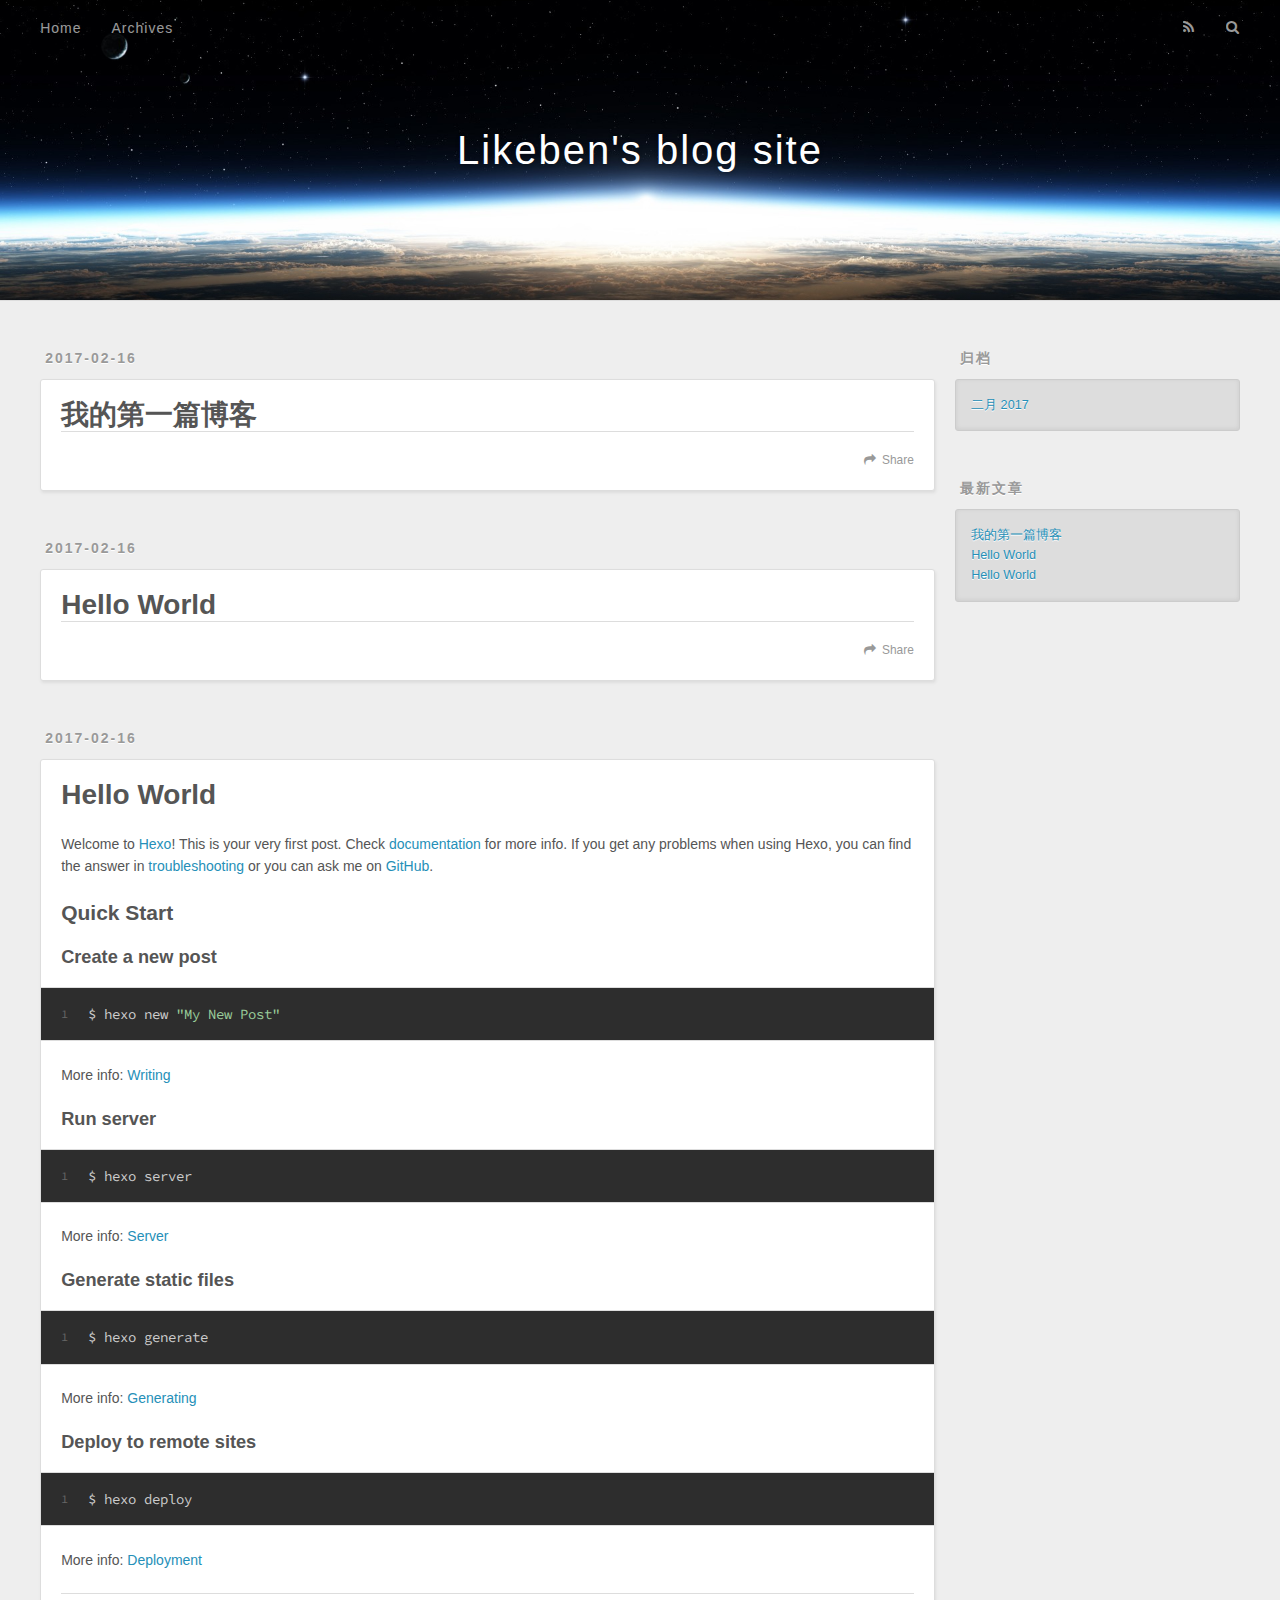
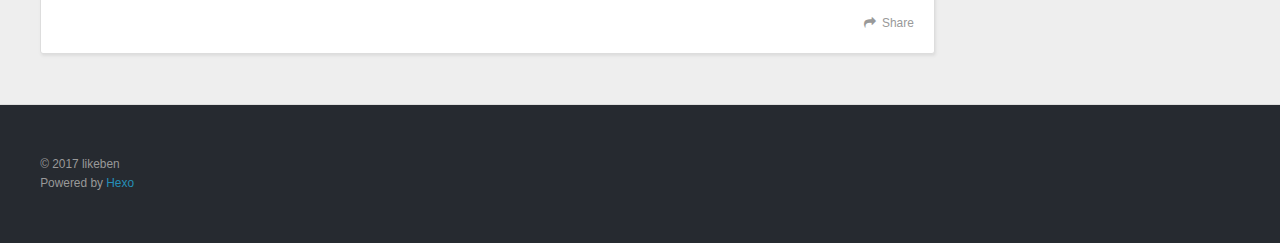
==== index.html @ 5eecaf89 "Site updated: 2017-02-16 21:50:58" ====
<!DOCTYPE html>
<html>
<head>
  <meta charset="utf-8">
  
  <title>Likeben&#39;s blog site</title>
  <meta name="viewport" content="width=device-width, initial-scale=1, maximum-scale=1">
  <meta property="og:type" content="website">
<meta property="og:title" content="Likeben's blog site">
<meta property="og:url" content="http://yoursite.com/index.html">
<meta property="og:site_name" content="Likeben's blog site">
<meta name="twitter:card" content="summary">
<meta name="twitter:title" content="Likeben's blog site">
  
    <link rel="alternate" href="/atom.xml" title="Likeben&#39;s blog site" type="application/atom+xml">
  
  
    <link rel="icon" href="/favicon.png">
  
  
    <link href="//fonts.googleapis.com/css?family=Source+Code+Pro" rel="stylesheet" type="text/css">
  
  <link rel="stylesheet" href="/css/style.css">
  

</head>

<body>
  <div id="container">
    <div id="wrap">
      <header id="header">
  <div id="banner"></div>
  <div id="header-outer" class="outer">
    <div id="header-title" class="inner">
      <h1 id="logo-wrap">
        <a href="/" id="logo">Likeben&#39;s blog site</a>
      </h1>
      
    </div>
    <div id="header-inner" class="inner">
      <nav id="main-nav">
        <a id="main-nav-toggle" class="nav-icon"></a>
        
          <a class="main-nav-link" href="/">Home</a>
        
          <a class="main-nav-link" href="/archives">Archives</a>
        
      </nav>
      <nav id="sub-nav">
        
          <a id="nav-rss-link" class="nav-icon" href="/atom.xml" title="RSS Feed"></a>
        
        <a id="nav-search-btn" class="nav-icon" title="搜索"></a>
      </nav>
      <div id="search-form-wrap">
        <form action="//google.com/search" method="get" accept-charset="UTF-8" class="search-form"><input type="search" name="q" results="0" class="search-form-input" placeholder="Search"><button type="submit" class="search-form-submit">&#xF002;</button><input type="hidden" name="sitesearch" value="http://yoursite.com"></form>
      </div>
    </div>
  </div>
</header>
      <div class="outer">
        <section id="main">
  
    <article id="post-我的第一篇博客" class="article article-type-post" itemscope itemprop="blogPost">
  <div class="article-meta">
    <a href="/2017/02/16/我的第一篇博客/" class="article-date">
  <time datetime="2017-02-16T13:46:24.000Z" itemprop="datePublished">2017-02-16</time>
</a>
    
  </div>
  <div class="article-inner">
    
    
      <header class="article-header">
        
  
    <h1 itemprop="name">
      <a class="article-title" href="/2017/02/16/我的第一篇博客/">我的第一篇博客</a>
    </h1>
  

      </header>
    
    <div class="article-entry" itemprop="articleBody">
      
        
      
    </div>
    <footer class="article-footer">
      <a data-url="http://yoursite.com/2017/02/16/我的第一篇博客/" data-id="ciz8fxuxl00035ovo4v6nwhoq" class="article-share-link">Share</a>
      
      
    </footer>
  </div>
  
</article>


  
    <article id="post-Hello-World-0" class="article article-type-post" itemscope itemprop="blogPost">
  <div class="article-meta">
    <a href="/2017/02/16/Hello-World-0/" class="article-date">
  <time datetime="2017-02-16T13:27:23.000Z" itemprop="datePublished">2017-02-16</time>
</a>
    
  </div>
  <div class="article-inner">
    
    
      <header class="article-header">
        
  
    <h1 itemprop="name">
      <a class="article-title" href="/2017/02/16/Hello-World-0/">Hello World</a>
    </h1>
  

      </header>
    
    <div class="article-entry" itemprop="articleBody">
      
        
      
    </div>
    <footer class="article-footer">
      <a data-url="http://yoursite.com/2017/02/16/Hello-World-0/" data-id="ciz8fxux200015ovomhly143w" class="article-share-link">Share</a>
      
      
    </footer>
  </div>
  
</article>


  
    <article id="post-hello-world" class="article article-type-post" itemscope itemprop="blogPost">
  <div class="article-meta">
    <a href="/2017/02/16/hello-world/" class="article-date">
  <time datetime="2017-02-16T12:56:38.717Z" itemprop="datePublished">2017-02-16</time>
</a>
    
  </div>
  <div class="article-inner">
    
    
      <header class="article-header">
        
  
    <h1 itemprop="name">
      <a class="article-title" href="/2017/02/16/hello-world/">Hello World</a>
    </h1>
  

      </header>
    
    <div class="article-entry" itemprop="articleBody">
      
        <p>Welcome to <a href="https://hexo.io/" target="_blank" rel="external">Hexo</a>! This is your very first post. Check <a href="https://hexo.io/docs/" target="_blank" rel="external">documentation</a> for more info. If you get any problems when using Hexo, you can find the answer in <a href="https://hexo.io/docs/troubleshooting.html" target="_blank" rel="external">troubleshooting</a> or you can ask me on <a href="https://github.com/hexojs/hexo/issues" target="_blank" rel="external">GitHub</a>.</p>
<h2 id="Quick-Start"><a href="#Quick-Start" class="headerlink" title="Quick Start"></a>Quick Start</h2><h3 id="Create-a-new-post"><a href="#Create-a-new-post" class="headerlink" title="Create a new post"></a>Create a new post</h3><figure class="highlight bash"><table><tr><td class="gutter"><pre><div class="line">1</div></pre></td><td class="code"><pre><div class="line">$ hexo new <span class="string">"My New Post"</span></div></pre></td></tr></table></figure>
<p>More info: <a href="https://hexo.io/docs/writing.html" target="_blank" rel="external">Writing</a></p>
<h3 id="Run-server"><a href="#Run-server" class="headerlink" title="Run server"></a>Run server</h3><figure class="highlight bash"><table><tr><td class="gutter"><pre><div class="line">1</div></pre></td><td class="code"><pre><div class="line">$ hexo server</div></pre></td></tr></table></figure>
<p>More info: <a href="https://hexo.io/docs/server.html" target="_blank" rel="external">Server</a></p>
<h3 id="Generate-static-files"><a href="#Generate-static-files" class="headerlink" title="Generate static files"></a>Generate static files</h3><figure class="highlight bash"><table><tr><td class="gutter"><pre><div class="line">1</div></pre></td><td class="code"><pre><div class="line">$ hexo generate</div></pre></td></tr></table></figure>
<p>More info: <a href="https://hexo.io/docs/generating.html" target="_blank" rel="external">Generating</a></p>
<h3 id="Deploy-to-remote-sites"><a href="#Deploy-to-remote-sites" class="headerlink" title="Deploy to remote sites"></a>Deploy to remote sites</h3><figure class="highlight bash"><table><tr><td class="gutter"><pre><div class="line">1</div></pre></td><td class="code"><pre><div class="line">$ hexo deploy</div></pre></td></tr></table></figure>
<p>More info: <a href="https://hexo.io/docs/deployment.html" target="_blank" rel="external">Deployment</a></p>

      
    </div>
    <footer class="article-footer">
      <a data-url="http://yoursite.com/2017/02/16/hello-world/" data-id="ciz8fxux700025ovol5g85kay" class="article-share-link">Share</a>
      
      
    </footer>
  </div>
  
</article>


  

</section>
        
          <aside id="sidebar">
  
    

  
    

  
    
  
    
  <div class="widget-wrap">
    <h3 class="widget-title">归档</h3>
    <div class="widget">
      <ul class="archive-list"><li class="archive-list-item"><a class="archive-list-link" href="/archives/2017/02/">二月 2017</a></li></ul>
    </div>
  </div>


  
    
  <div class="widget-wrap">
    <h3 class="widget-title">最新文章</h3>
    <div class="widget">
      <ul>
        
          <li>
            <a href="/2017/02/16/我的第一篇博客/">我的第一篇博客</a>
          </li>
        
          <li>
            <a href="/2017/02/16/Hello-World-0/">Hello World</a>
          </li>
        
          <li>
            <a href="/2017/02/16/hello-world/">Hello World</a>
          </li>
        
      </ul>
    </div>
  </div>

  
</aside>
        
      </div>
      <footer id="footer">
  
  <div class="outer">
    <div id="footer-info" class="inner">
      &copy; 2017 likeben<br>
      Powered by <a href="http://hexo.io/" target="_blank">Hexo</a>
    </div>
  </div>
</footer>
    </div>
    <nav id="mobile-nav">
  
    <a href="/" class="mobile-nav-link">Home</a>
  
    <a href="/archives" class="mobile-nav-link">Archives</a>
  
</nav>
    

<script src="//ajax.googleapis.com/ajax/libs/jquery/2.0.3/jquery.min.js"></script>


  <link rel="stylesheet" href="/fancybox/jquery.fancybox.css">
  <script src="/fancybox/jquery.fancybox.pack.js"></script>


<script src="/js/script.js"></script>

  </div>
</body>
</html>
---- css/style.css ----
body {
  width: 100%;
}
body:before,
body:after {
  content: "";
  display: table;
}
body:after {
  clear: both;
}
html,
body,
div,
span,
applet,
object,
iframe,
h1,
h2,
h3,
h4,
h5,
h6,
p,
blockquote,
pre,
a,
abbr,
acronym,
address,
big,
cite,
code,
del,
dfn,
em,
img,
ins,
kbd,
q,
s,
samp,
small,
strike,
strong,
sub,
sup,
tt,
var,
dl,
dt,
dd,
ol,
ul,
li,
fieldset,
form,
label,
legend,
table,
caption,
tbody,
tfoot,
thead,
tr,
th,
td {
  margin: 0;
  padding: 0;
  border: 0;
  outline: 0;
  font-weight: inherit;
  font-style: inherit;
  font-family: inherit;
  font-size: 100%;
  vertical-align: baseline;
}
body {
  line-height: 1;
  color: #000;
  background: #fff;
}
ol,
ul {
  list-style: none;
}
table {
  border-collapse: separate;
  border-spacing: 0;
  vertical-align: middle;
}
caption,
th,
td {
  text-align: left;
  font-weight: normal;
  vertical-align: middle;
}
a img {
  border: none;
}
input,
button {
  margin: 0;
  padding: 0;
}
input::-moz-focus-inner,
button::-moz-focus-inner {
  border: 0;
  padding: 0;
}
@font-face {
  font-family: FontAwesome;
  font-style: normal;
  font-weight: normal;
  src: url("fonts/fontawesome-webfont.eot?v=#4.0.3");
  src: url("fonts/fontawesome-webfont.eot?#iefix&v=#4.0.3") format("embedded-opentype"), url("fonts/fontawesome-webfont.woff?v=#4.0.3") format("woff"), url("fonts/fontawesome-webfont.ttf?v=#4.0.3") format("truetype"), url("fonts/fontawesome-webfont.svg#fontawesomeregular?v=#4.0.3") format("svg");
}
html,
body,
#container {
  height: 100%;
}
body {
  background: #eee;
  font: 14px "Helvetica Neue", Helvetica, Arial, sans-serif;
  -webkit-text-size-adjust: 100%;
}
.outer {
  max-width: 1220px;
  margin: 0 auto;
  padding: 0 20px;
}
.outer:before,
.outer:after {
  content: "";
  display: table;
}
.outer:after {
  clear: both;
}
.inner {
  display: inline;
  float: left;
  width: 98.33333333333333%;
  margin: 0 0.833333333333333%;
}
.left,
.alignleft {
  float: left;
}
.right,
.alignright {
  float: right;
}
.clear {
  clear: both;
}
#container {
  position: relative;
}
.mobile-nav-on {
  overflow: hidden;
}
#wrap {
  height: 100%;
  width: 100%;
  position: absolute;
  top: 0;
  left: 0;
  -webkit-transition: 0.2s ease-out;
  -moz-transition: 0.2s ease-out;
  -ms-transition: 0.2s ease-out;
  transition: 0.2s ease-out;
  z-index: 1;
  background: #eee;
}
.mobile-nav-on #wrap {
  left: 280px;
}
@media screen and (min-width: 768px) {
  #main {
    display: inline;
    float: left;
    width: 73.33333333333333%;
    margin: 0 0.833333333333333%;
  }
}
.article-date,
.article-category-link,
.archive-year,
.widget-title {
  text-decoration: none;
  text-transform: uppercase;
  letter-spacing: 2px;
  color: #999;
  margin-bottom: 1em;
  margin-left: 5px;
  line-height: 1em;
  text-shadow: 0 1px #fff;
  font-weight: bold;
}
.article-inner,
.archive-article-inner {
  background: #fff;
  -webkit-box-shadow: 1px 2px 3px #ddd;
  box-shadow: 1px 2px 3px #ddd;
  border: 1px solid #ddd;
  border-radius: 3px;
}
.article-entry h1,
.widget h1 {
  font-size: 2em;
}
.article-entry h2,
.widget h2 {
  font-size: 1.5em;
}
.article-entry h3,
.widget h3 {
  font-size: 1.3em;
}
.article-entry h4,
.widget h4 {
  font-size: 1.2em;
}
.article-entry h5,
.widget h5 {
  font-size: 1em;
}
.article-entry h6,
.widget h6 {
  font-size: 1em;
  color: #999;
}
.article-entry hr,
.widget hr {
  border: 1px dashed #ddd;
}
.article-entry strong,
.widget strong {
  font-weight: bold;
}
.article-entry em,
.widget em,
.article-entry cite,
.widget cite {
  font-style: italic;
}
.article-entry sup,
.widget sup,
.article-entry sub,
.widget sub {
  font-size: 0.75em;
  line-height: 0;
  position: relative;
  vertical-align: baseline;
}
.article-entry sup,
.widget sup {
  top: -0.5em;
}
.article-entry sub,
.widget sub {
  bottom: -0.2em;
}
.article-entry small,
.widget small {
  font-size: 0.85em;
}
.article-entry acronym,
.widget acronym,
.article-entry abbr,
.widget abbr {
  border-bottom: 1px dotted;
}
.article-entry ul,
.widget ul,
.article-entry ol,
.widget ol,
.article-entry dl,
.widget dl {
  margin: 0 20px;
  line-height: 1.6em;
}
.article-entry ul ul,
.widget ul ul,
.article-entry ol ul,
.widget ol ul,
.article-entry ul ol,
.widget ul ol,
.article-entry ol ol,
.widget ol ol {
  margin-top: 0;
  margin-bottom: 0;
}
.article-entry ul,
.widget ul {
  list-style: disc;
}
.article-entry ol,
.widget ol {
  list-style: decimal;
}
.article-entry dt,
.widget dt {
  font-weight: bold;
}
#header {
  height: 300px;
  position: relative;
  border-bottom: 1px solid #ddd;
}
#header:before,
#header:after {
  content: "";
  position: absolute;
  left: 0;
  right: 0;
  height: 40px;
}
#header:before {
  top: 0;
  background: -webkit-linear-gradient(rgba(0,0,0,0.2), transparent);
  background: -moz-linear-gradient(rgba(0,0,0,0.2), transparent);
  background: -ms-linear-gradient(rgba(0,0,0,0.2), transparent);
  background: linear-gradient(rgba(0,0,0,0.2), transparent);
}
#header:after {
  bottom: 0;
  background: -webkit-linear-gradient(transparent, rgba(0,0,0,0.2));
  background: -moz-linear-gradient(transparent, rgba(0,0,0,0.2));
  background: -ms-linear-gradient(transparent, rgba(0,0,0,0.2));
  background: linear-gradient(transparent, rgba(0,0,0,0.2));
}
#header-outer {
  height: 100%;
  position: relative;
}
#header-inner {
  position: relative;
  overflow: hidden;
}
#banner {
  position: absolute;
  top: 0;
  left: 0;
  width: 100%;
  height: 100%;
  background: url("images/banner.jpg") center #000;
  -webkit-background-size: cover;
  -moz-background-size: cover;
  background-size: cover;
  z-index: -1;
}
#header-title {
  text-align: center;
  height: 40px;
  position: absolute;
  top: 50%;
  left: 0;
  margin-top: -20px;
}
#logo,
#subtitle {
  text-decoration: none;
  color: #fff;
  font-weight: 300;
  text-shadow: 0 1px 4px rgba(0,0,0,0.3);
}
#logo {
  font-size: 40px;
  line-height: 40px;
  letter-spacing: 2px;
}
#subtitle {
  font-size: 16px;
  line-height: 16px;
  letter-spacing: 1px;
}
#subtitle-wrap {
  margin-top: 16px;
}
#main-nav {
  float: left;
  margin-left: -15px;
}
.nav-icon,
.main-nav-link {
  float: left;
  color: #fff;
  opacity: 0.6;
  text-decoration: none;
  text-shadow: 0 1px rgba(0,0,0,0.2);
  -webkit-transition: opacity 0.2s;
  -moz-transition: opacity 0.2s;
  -ms-transition: opacity 0.2s;
  transition: opacity 0.2s;
  display: block;
  padding: 20px 15px;
}
.nav-icon:hover,
.main-nav-link:hover {
  opacity: 1;
}
.nav-icon {
  font-family: FontAwesome;
  text-align: center;
  font-size: 14px;
  width: 14px;
  height: 14px;
  padding: 20px 15px;
  position: relative;
  cursor: pointer;
}
.main-nav-link {
  font-weight: 300;
  letter-spacing: 1px;
}
@media screen and (max-width: 479px) {
  .main-nav-link {
    display: none;
  }
}
#main-nav-toggle {
  display: none;
}
#main-nav-toggle:before {
  content: "\f0c9";
}
@media screen and (max-width: 479px) {
  #main-nav-toggle {
    display: block;
  }
}
#sub-nav {
  float: right;
  margin-right: -15px;
}
#nav-rss-link:before {
  content: "\f09e";
}
#nav-search-btn:before {
  content: "\f002";
}
#search-form-wrap {
  position: absolute;
  top: 15px;
  width: 150px;
  height: 30px;
  right: -150px;
  opacity: 0;
  -webkit-transition: 0.2s ease-out;
  -moz-transition: 0.2s ease-out;
  -ms-transition: 0.2s ease-out;
  transition: 0.2s ease-out;
}
#search-form-wrap.on {
  opacity: 1;
  right: 0;
}
@media screen and (max-width: 479px) {
  #search-form-wrap {
    width: 100%;
    right: -100%;
  }
}
.search-form {
  position: absolute;
  top: 0;
  left: 0;
  right: 0;
  background: #fff;
  padding: 5px 15px;
  border-radius: 15px;
  -webkit-box-shadow: 0 0 10px rgba(0,0,0,0.3);
  box-shadow: 0 0 10px rgba(0,0,0,0.3);
}
.search-form-input {
  border: none;
  background: none;
  color: #555;
  width: 100%;
  font: 13px "Helvetica Neue", Helvetica, Arial, sans-serif;
  outline: none;
}
.search-form-input::-webkit-search-results-decoration,
.search-form-input::-webkit-search-cancel-button {
  -webkit-appearance: none;
}
.search-form-submit {
  position: absolute;
  top: 50%;
  right: 10px;
  margin-top: -7px;
  font: 13px FontAwesome;
  border: none;
  background: none;
  color: #bbb;
  cursor: pointer;
}
.search-form-submit:hover,
.search-form-submit:focus {
  color: #777;
}
.article {
  margin: 50px 0;
}
.article-inner {
  overflow: hidden;
}
.article-meta:before,
.article-meta:after {
  content: "";
  display: table;
}
.article-meta:after {
  clear: both;
}
.article-date {
  float: left;
}
.article-category {
  float: left;
  line-height: 1em;
  color: #ccc;
  text-shadow: 0 1px #fff;
  margin-left: 8px;
}
.article-category:before {
  content: "\2022";
}
.article-category-link {
  margin: 0 12px 1em;
}
.article-header {
  padding: 20px 20px 0;
}
.article-title {
  text-decoration: none;
  font-size: 2em;
  font-weight: bold;
  color: #555;
  line-height: 1.1em;
  -webkit-transition: color 0.2s;
  -moz-transition: color 0.2s;
  -ms-transition: color 0.2s;
  transition: color 0.2s;
}
a.article-title:hover {
  color: #258fb8;
}
.article-entry {
  color: #555;
  padding: 0 20px;
}
.article-entry:before,
.article-entry:after {
  content: "";
  display: table;
}
.article-entry:after {
  clear: both;
}
.article-entry p,
.article-entry table {
  line-height: 1.6em;
  margin: 1.6em 0;
}
.article-entry h1,
.article-entry h2,
.article-entry h3,
.article-entry h4,
.article-entry h5,
.article-entry h6 {
  font-weight: bold;
}
.article-entry h1,
.article-entry h2,
.article-entry h3,
.article-entry h4,
.article-entry h5,
.article-entry h6 {
  line-height: 1.1em;
  margin: 1.1em 0;
}
.article-entry a {
  color: #258fb8;
  text-decoration: none;
}
.article-entry a:hover {
  text-decoration: underline;
}
.article-entry ul,
.article-entry ol,
.article-entry dl {
  margin-top: 1.6em;
  margin-bottom: 1.6em;
}
.article-entry img,
.article-entry video {
  max-width: 100%;
  height: auto;
  display: block;
  margin: auto;
}
.article-entry iframe {
  border: none;
}
.article-entry table {
  width: 100%;
  border-collapse: collapse;
  border-spacing: 0;
}
.article-entry th {
  font-weight: bold;
  border-bottom: 3px solid #ddd;
  padding-bottom: 0.5em;
}
.article-entry td {
  border-bottom: 1px solid #ddd;
  padding: 10px 0;
}
.article-entry blockquote {
  font-family: Georgia, "Times New Roman", serif;
  font-size: 1.4em;
  margin: 1.6em 20px;
  text-align: center;
}
.article-entry blockquote footer {
  font-size: 14px;
  margin: 1.6em 0;
  font-family: "Helvetica Neue", Helvetica, Arial, sans-serif;
}
.article-entry blockquote footer cite:before {
  content: "—";
  padding: 0 0.5em;
}
.article-entry .pullquote {
  text-align: left;
  width: 45%;
  margin: 0;
}
.article-entry .pullquote.left {
  margin-left: 0.5em;
  margin-right: 1em;
}
.article-entry .pullquote.right {
  margin-right: 0.5em;
  margin-left: 1em;
}
.article-entry .caption {
  color: #999;
  display: block;
  font-size: 0.9em;
  margin-top: 0.5em;
  position: relative;
  text-align: center;
}
.article-entry .video-container {
  position: relative;
  padding-top: 56.25%;
  height: 0;
  overflow: hidden;
}
.article-entry .video-container iframe,
.article-entry .video-container object,
.article-entry .video-container embed {
  position: absolute;
  top: 0;
  left: 0;
  width: 100%;
  height: 100%;
  margin-top: 0;
}
.article-more-link a {
  display: inline-block;
  line-height: 1em;
  padding: 6px 15px;
  border-radius: 15px;
  background: #eee;
  color: #999;
  text-shadow: 0 1px #fff;
  text-decoration: none;
}
.article-more-link a:hover {
  background: #258fb8;
  color: #fff;
  text-decoration: none;
  text-shadow: 0 1px #1e7293;
}
.article-footer {
  font-size: 0.85em;
  line-height: 1.6em;
  border-top: 1px solid #ddd;
  padding-top: 1.6em;
  margin: 0 20px 20px;
}
.article-footer:before,
.article-footer:after {
  content: "";
  display: table;
}
.article-footer:after {
  clear: both;
}
.article-footer a {
  color: #999;
  text-decoration: none;
}
.article-footer a:hover {
  color: #555;
}
.article-tag-list-item {
  float: left;
  margin-right: 10px;
}
.article-tag-list-link:before {
  content: "#";
}
.article-comment-link {
  float: right;
}
.article-comment-link:before {
  content: "\f075";
  font-family: FontAwesome;
  padding-right: 8px;
}
.article-share-link {
  cursor: pointer;
  float: right;
  margin-left: 20px;
}
.article-share-link:before {
  content: "\f064";
  font-family: FontAwesome;
  padding-right: 6px;
}
#article-nav {
  position: relative;
}
#article-nav:before,
#article-nav:after {
  content: "";
  display: table;
}
#article-nav:after {
  clear: both;
}
@media screen and (min-width: 768px) {
  #article-nav {
    margin: 50px 0;
  }
  #article-nav:before {
    width: 8px;
    height: 8px;
    position: absolute;
    top: 50%;
    left: 50%;
    margin-top: -4px;
    margin-left: -4px;
    content: "";
    border-radius: 50%;
    background: #ddd;
    -webkit-box-shadow: 0 1px 2px #fff;
    box-shadow: 0 1px 2px #fff;
  }
}
.article-nav-link-wrap {
  text-decoration: none;
  text-shadow: 0 1px #fff;
  color: #999;
  -webkit-box-sizing: border-box;
  -moz-box-sizing: border-box;
  box-sizing: border-box;
  margin-top: 50px;
  text-align: center;
  display: block;
}
.article-nav-link-wrap:hover {
  color: #555;
}
@media screen and (min-width: 768px) {
  .article-nav-link-wrap {
    width: 50%;
    margin-top: 0;
  }
}
@media screen and (min-width: 768px) {
  #article-nav-newer {
    float: left;
    text-align: right;
    padding-right: 20px;
  }
}
@media screen and (min-width: 768px) {
  #article-nav-older {
    float: right;
    text-align: left;
    padding-left: 20px;
  }
}
.article-nav-caption {
  text-transform: uppercase;
  letter-spacing: 2px;
  color: #ddd;
  line-height: 1em;
  font-weight: bold;
}
#article-nav-newer .article-nav-caption {
  margin-right: -2px;
}
.article-nav-title {
  font-size: 0.85em;
  line-height: 1.6em;
  margin-top: 0.5em;
}
.article-share-box {
  position: absolute;
  display: none;
  background: #fff;
  -webkit-box-shadow: 1px 2px 10px rgba(0,0,0,0.2);
  box-shadow: 1px 2px 10px rgba(0,0,0,0.2);
  border-radius: 3px;
  margin-left: -145px;
  overflow: hidden;
  z-index: 1;
}
.article-share-box.on {
  display: block;
}
.article-share-input {
  width: 100%;
  background: none;
  -webkit-box-sizing: border-box;
  -moz-box-sizing: border-box;
  box-sizing: border-box;
  font: 14px "Helvetica Neue", Helvetica, Arial, sans-serif;
  padding: 0 15px;
  color: #555;
  outline: none;
  border: 1px solid #ddd;
  border-radius: 3px 3px 0 0;
  height: 36px;
  line-height: 36px;
}
.article-share-links {
  background: #eee;
}
.article-share-links:before,
.article-share-links:after {
  content: "";
  display: table;
}
.article-share-links:after {
  clear: both;
}
.article-share-twitter,
.article-share-facebook,
.article-share-pinterest,
.article-share-google {
  width: 50px;
  height: 36px;
  display: block;
  float: left;
  position: relative;
  color: #999;
  text-shadow: 0 1px #fff;
}
.article-share-twitter:before,
.article-share-facebook:before,
.article-share-pinterest:before,
.article-share-google:before {
  font-size: 20px;
  font-family: FontAwesome;
  width: 20px;
  height: 20px;
  position: absolute;
  top: 50%;
  left: 50%;
  margin-top: -10px;
  margin-left: -10px;
  text-align: center;
}
.article-share-twitter:hover,
.article-share-facebook:hover,
.article-share-pinterest:hover,
.article-share-google:hover {
  color: #fff;
}
.article-share-twitter:before {
  content: "\f099";
}
.article-share-twitter:hover {
  background: #00aced;
  text-shadow: 0 1px #008abe;
}
.article-share-facebook:before {
  content: "\f09a";
}
.article-share-facebook:hover {
  background: #3b5998;
  text-shadow: 0 1px #2f477a;
}
.article-share-pinterest:before {
  content: "\f0d2";
}
.article-share-pinterest:hover {
  background: #cb2027;
  text-shadow: 0 1px #a21a1f;
}
.article-share-google:before {
  content: "\f0d5";
}
.article-share-google:hover {
  background: #dd4b39;
  text-shadow: 0 1px #be3221;
}
.article-gallery {
  background: #000;
  position: relative;
}
.article-gallery-photos {
  position: relative;
  overflow: hidden;
}
.article-gallery-img {
  display: none;
  max-width: 100%;
}
.article-gallery-img:first-child {
  display: block;
}
.article-gallery-img.loaded {
  position: absolute;
  display: block;
}
.article-gallery-img img {
  display: block;
  max-width: 100%;
  margin: 0 auto;
}
#comments {
  background: #fff;
  -webkit-box-shadow: 1px 2px 3px #ddd;
  box-shadow: 1px 2px 3px #ddd;
  padding: 20px;
  border: 1px solid #ddd;
  border-radius: 3px;
  margin: 50px 0;
}
#comments a {
  color: #258fb8;
}
.archives-wrap {
  margin: 50px 0;
}
.archives:before,
.archives:after {
  content: "";
  display: table;
}
.archives:after {
  clear: both;
}
.archive-year-wrap {
  margin-bottom: 1em;
}
.archives {
  -webkit-column-gap: 10px;
  -moz-column-gap: 10px;
  column-gap: 10px;
}
@media screen and (min-width: 480px) and (max-width: 767px) {
  .archives {
    -webkit-column-count: 2;
    -moz-column-count: 2;
    column-count: 2;
  }
}
@media screen and (min-width: 768px) {
  .archives {
    -webkit-column-count: 3;
    -moz-column-count: 3;
    column-count: 3;
  }
}
.archive-article {
  -webkit-column-break-inside: avoid;
  page-break-inside: avoid;
  overflow: hidden;
  break-inside: avoid-column;
}
.archive-article-inner {
  padding: 10px;
  margin-bottom: 15px;
}
.archive-article-title {
  text-decoration: none;
  font-weight: bold;
  color: #555;
  -webkit-transition: color 0.2s;
  -moz-transition: color 0.2s;
  -ms-transition: color 0.2s;
  transition: color 0.2s;
  line-height: 1.6em;
}
.archive-article-title:hover {
  color: #258fb8;
}
.archive-article-footer {
  margin-top: 1em;
}
.archive-article-date {
  color: #999;
  text-decoration: none;
  font-size: 0.85em;
  line-height: 1em;
  margin-bottom: 0.5em;
  display: block;
}
#page-nav {
  margin: 50px auto;
  background: #fff;
  -webkit-box-shadow: 1px 2px 3px #ddd;
  box-shadow: 1px 2px 3px #ddd;
  border: 1px solid #ddd;
  border-radius: 3px;
  text-align: center;
  color: #999;
  overflow: hidden;
}
#page-nav:before,
#page-nav:after {
  content: "";
  display: table;
}
#page-nav:after {
  clear: both;
}
#page-nav a,
#page-nav span {
  padding: 10px 20px;
  line-height: 1;
  height: 2ex;
}
#page-nav a {
  color: #999;
  text-decoration: none;
}
#page-nav a:hover {
  background: #999;
  color: #fff;
}
#page-nav .prev {
  float: left;
}
#page-nav .next {
  float: right;
}
#page-nav .page-number {
  display: inline-block;
}
@media screen and (max-width: 479px) {
  #page-nav .page-number {
    display: none;
  }
}
#page-nav .current {
  color: #555;
  font-weight: bold;
}
#page-nav .space {
  color: #ddd;
}
#footer {
  background: #262a30;
  padding: 50px 0;
  border-top: 1px solid #ddd;
  color: #999;
}
#footer a {
  color: #258fb8;
  text-decoration: none;
}
#footer a:hover {
  text-decoration: underline;
}
#footer-info {
  line-height: 1.6em;
  font-size: 0.85em;
}
.article-entry pre,
.article-entry .highlight {
  background: #2d2d2d;
  margin: 0 -20px;
  padding: 15px 20px;
  border-style: solid;
  border-color: #ddd;
  border-width: 1px 0;
  overflow: auto;
  color: #ccc;
  line-height: 22.400000000000002px;
}
.article-entry .highlight .gutter pre,
.article-entry .gist .gist-file .gist-data .line-numbers {
  color: #666;
  font-size: 0.85em;
}
.article-entry pre,
.article-entry code {
  font-family: "Source Code Pro", Consolas, Monaco, Menlo, Consolas, monospace;
}
.article-entry code {
  background: #eee;
  text-shadow: 0 1px #fff;
  padding: 0 0.3em;
}
.article-entry pre code {
  background: none;
  text-shadow: none;
  padding: 0;
}
.article-entry .highlight pre {
  border: none;
  margin: 0;
  padding: 0;
}
.article-entry .highlight table {
  margin: 0;
  width: auto;
}
.article-entry .highlight td {
  border: none;
  padding: 0;
}
.article-entry .highlight figcaption {
  font-size: 0.85em;
  color: #999;
  line-height: 1em;
  margin-bottom: 1em;
}
.article-entry .highlight figcaption:before,
.article-entry .highlight figcaption:after {
  content: "";
  display: table;
}
.article-entry .highlight figcaption:after {
  clear: both;
}
.article-entry .highlight figcaption a {
  float: right;
}
.article-entry .highlight .gutter pre {
  text-align: right;
  padding-right: 20px;
}
.article-entry .highlight .line {
  height: 22.400000000000002px;
}
.article-entry .highlight .line.marked {
  background: #515151;
}
.article-entry .gist {
  margin: 0 -20px;
  border-style: solid;
  border-color: #ddd;
  border-width: 1px 0;
  background: #2d2d2d;
  padding: 15px 20px 15px 0;
}
.article-entry .gist .gist-file {
  border: none;
  font-family: "Source Code Pro", Consolas, Monaco, Menlo, Consolas, monospace;
  margin: 0;
}
.article-entry .gist .gist-file .gist-data {
  background: none;
  border: none;
}
.article-entry .gist .gist-file .gist-data .line-numbers {
  background: none;
  border: none;
  padding: 0 20px 0 0;
}
.article-entry .gist .gist-file .gist-data .line-data {
  padding: 0 !important;
}
.article-entry .gist .gist-file .highlight {
  margin: 0;
  padding: 0;
  border: none;
}
.article-entry .gist .gist-file .gist-meta {
  background: #2d2d2d;
  color: #999;
  font: 0.85em "Helvetica Neue", Helvetica, Arial, sans-serif;
  text-shadow: 0 0;
  padding: 0;
  margin-top: 1em;
  margin-left: 20px;
}
.article-entry .gist .gist-file .gist-meta a {
  color: #258fb8;
  font-weight: normal;
}
.article-entry .gist .gist-file .gist-meta a:hover {
  text-decoration: underline;
}
pre .comment,
pre .title {
  color: #999;
}
pre .variable,
pre .attribute,
pre .tag,
pre .regexp,
pre .ruby .constant,
pre .xml .tag .title,
pre .xml .pi,
pre .xml .doctype,
pre .html .doctype,
pre .css .id,
pre .css .class,
pre .css .pseudo {
  color: #f2777a;
}
pre .number,
pre .preprocessor,
pre .built_in,
pre .literal,
pre .params,
pre .constant {
  color: #f99157;
}
pre .class,
pre .ruby .class .title,
pre .css .rules .attribute {
  color: #9c9;
}
pre .string,
pre .value,
pre .inheritance,
pre .header,
pre .ruby .symbol,
pre .xml .cdata {
  color: #9c9;
}
pre .css .hexcolor {
  color: #6cc;
}
pre .function,
pre .python .decorator,
pre .python .title,
pre .ruby .function .title,
pre .ruby .title .keyword,
pre .perl .sub,
pre .javascript .title,
pre .coffeescript .title {
  color: #69c;
}
pre .keyword,
pre .javascript .function {
  color: #c9c;
}
@media screen and (max-width: 479px) {
  #mobile-nav {
    position: absolute;
    top: 0;
    left: 0;
    width: 280px;
    height: 100%;
    background: #191919;
    border-right: 1px solid #fff;
  }
}
@media screen and (max-width: 479px) {
  .mobile-nav-link {
    display: block;
    color: #999;
    text-decoration: none;
    padding: 15px 20px;
    font-weight: bold;
  }
  .mobile-nav-link:hover {
    color: #fff;
  }
}
@media screen and (min-width: 768px) {
  #sidebar {
    display: inline;
    float: left;
    width: 23.333333333333332%;
    margin: 0 0.833333333333333%;
  }
}
.widget-wrap {
  margin: 50px 0;
}
.widget {
  color: #777;
  text-shadow: 0 1px #fff;
  background: #ddd;
  -webkit-box-shadow: 0 -1px 4px #ccc inset;
  box-shadow: 0 -1px 4px #ccc inset;
  border: 1px solid #ccc;
  padding: 15px;
  border-radius: 3px;
}
.widget a {
  color: #258fb8;
  text-decoration: none;
}
.widget a:hover {
  text-decoration: underline;
}
.widget ul ul,
.widget ol ul,
.widget dl ul,
.widget ul ol,
.widget ol ol,
.widget dl ol,
.widget ul dl,
.widget ol dl,
.widget dl dl {
  margin-left: 15px;
  list-style: disc;
}
.widget {
  line-height: 1.6em;
  word-wrap: break-word;
  font-size: 0.9em;
}
.widget ul,
.widget ol {
  list-style: none;
  margin: 0;
}
.widget ul ul,
.widget ol ul,
.widget ul ol,
.widget ol ol {
  margin: 0 20px;
}
.widget ul ul,
.widget ol ul {
  list-style: disc;
}
.widget ul ol,
.widget ol ol {
  list-style: decimal;
}
.category-list-count,
.tag-list-count,
.archive-list-count {
  padding-left: 5px;
  color: #999;
  font-size: 0.85em;
}
.category-list-count:before,
.tag-list-count:before,
.archive-list-count:before {
  content: "(";
}
.category-list-count:after,
.tag-list-count:after,
.archive-list-count:after {
  content: ")";
}
.tagcloud a {
  margin-right: 5px;
  display: inline-block;
}
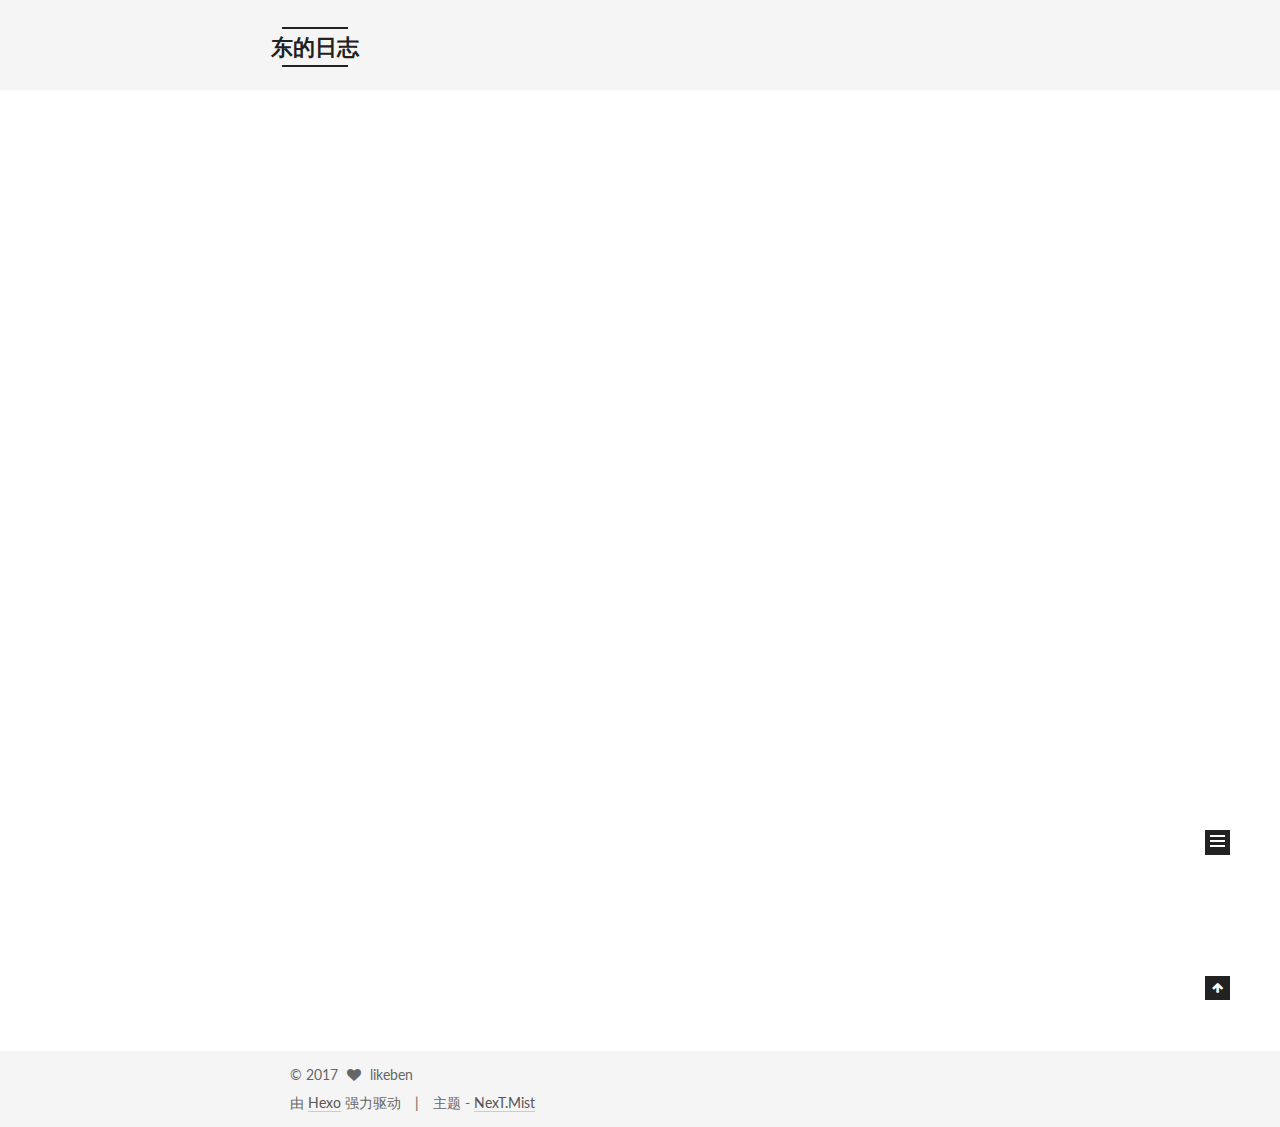
==== commit c9a14126: "Site updated: 2017-02-16 23:01:22" ====
--- a/index.html
+++ b/index.html
@@ -1,260 +1,617 @@
-<!DOCTYPE html>
-<html>
+<!doctype html>
+
+
+
+  
+
+
+<html class="theme-next mist use-motion" lang="zh-Hans">
 <head>
-  <meta charset="utf-8">
-  
-  <title>Likeben&#39;s blog site</title>
-  <meta name="viewport" content="width=device-width, initial-scale=1, maximum-scale=1">
-  <meta property="og:type" content="website">
-<meta property="og:title" content="Likeben's blog site">
+  <meta charset="UTF-8"/>
+<meta http-equiv="X-UA-Compatible" content="IE=edge" />
+<meta name="viewport" content="width=device-width, initial-scale=1, maximum-scale=1"/>
+
+
+
+<meta http-equiv="Cache-Control" content="no-transform" />
+<meta http-equiv="Cache-Control" content="no-siteapp" />
+
+
+
+
+
+
+
+
+
+
+
+
+
+
+
+  
+  
+  <link href="/lib/fancybox/source/jquery.fancybox.css?v=2.1.5" rel="stylesheet" type="text/css" />
+
+
+
+
+  
+  
+  
+  
+
+  
+    
+    
+  
+
+  
+
+  
+
+  
+
+  
+
+  
+    
+    
+    <link href="//fonts.googleapis.com/css?family=Lato:300,300italic,400,400italic,700,700italic&subset=latin,latin-ext" rel="stylesheet" type="text/css">
+  
+
+
+
+
+
+
+<link href="/lib/font-awesome/css/font-awesome.min.css?v=4.6.2" rel="stylesheet" type="text/css" />
+
+<link href="/css/main.css?v=5.1.0" rel="stylesheet" type="text/css" />
+
+
+  <meta name="keywords" content="Hexo, NexT" />
+
+
+
+
+
+
+
+
+  <link rel="shortcut icon" type="image/x-icon" href="/favicon.ico?v=5.1.0" />
+
+
+
+
+
+
+<meta property="og:type" content="website">
+<meta property="og:title" content="东的日志">
 <meta property="og:url" content="http://yoursite.com/index.html">
-<meta property="og:site_name" content="Likeben's blog site">
+<meta property="og:site_name" content="东的日志">
 <meta name="twitter:card" content="summary">
-<meta name="twitter:title" content="Likeben's blog site">
-  
-    <link rel="alternate" href="/atom.xml" title="Likeben&#39;s blog site" type="application/atom+xml">
-  
-  
-    <link rel="icon" href="/favicon.png">
-  
-  
-    <link href="//fonts.googleapis.com/css?family=Source+Code+Pro" rel="stylesheet" type="text/css">
-  
-  <link rel="stylesheet" href="/css/style.css">
-  
-
+<meta name="twitter:title" content="东的日志">
+
+
+
+<script type="text/javascript" id="hexo.configurations">
+  var NexT = window.NexT || {};
+  var CONFIG = {
+    root: '/',
+    scheme: 'Mist',
+    sidebar: {"position":"left","display":"post"},
+    fancybox: true,
+    motion: true,
+    duoshuo: {
+      userId: '0',
+      author: '博主'
+    },
+    algolia: {
+      applicationID: '',
+      apiKey: '',
+      indexName: '',
+      hits: {"per_page":10},
+      labels: {"input_placeholder":"Search for Posts","hits_empty":"We didn't find any results for the search: ${query}","hits_stats":"${hits} results found in ${time} ms"}
+    }
+  };
+</script>
+
+
+
+  <link rel="canonical" href="http://yoursite.com/"/>
+
+
+
+
+
+  <title> 东的日志 </title>
 </head>
 
-<body>
-  <div id="container">
-    <div id="wrap">
-      <header id="header">
-  <div id="banner"></div>
-  <div id="header-outer" class="outer">
-    <div id="header-title" class="inner">
-      <h1 id="logo-wrap">
-        <a href="/" id="logo">Likeben&#39;s blog site</a>
-      </h1>
+<body itemscope itemtype="http://schema.org/WebPage" lang="zh-Hans">
+
+  
+
+
+
+
+
+
+
+
+
+
+
+
+
+
+  
+  
+    
+  
+
+  <div class="container one-collumn sidebar-position-left 
+   page-home 
+ ">
+    <div class="headband"></div>
+
+    <header id="header" class="header" itemscope itemtype="http://schema.org/WPHeader">
+      <div class="header-inner"><div class="site-meta ">
+  
+
+  <div class="custom-logo-site-title">
+    <a href="/"  class="brand" rel="start">
+      <span class="logo-line-before"><i></i></span>
+      <span class="site-title">东的日志</span>
+      <span class="logo-line-after"><i></i></span>
+    </a>
+  </div>
+    
+      <p class="site-subtitle"></p>
+    
+</div>
+
+<div class="site-nav-toggle">
+  <button>
+    <span class="btn-bar"></span>
+    <span class="btn-bar"></span>
+    <span class="btn-bar"></span>
+  </button>
+</div>
+
+<nav class="site-nav">
+  
+
+  
+    <ul id="menu" class="menu">
+      
+        
+        <li class="menu-item menu-item-home">
+          <a href="/" rel="section">
+            
+              <i class="menu-item-icon fa fa-fw fa-home"></i> <br />
+            
+            首页
+          </a>
+        </li>
+      
+        
+        <li class="menu-item menu-item-categories">
+          <a href="/categories" rel="section">
+            
+              <i class="menu-item-icon fa fa-fw fa-th"></i> <br />
+            
+            分类
+          </a>
+        </li>
+      
+        
+        <li class="menu-item menu-item-about">
+          <a href="/about" rel="section">
+            
+              <i class="menu-item-icon fa fa-fw fa-user"></i> <br />
+            
+            关于
+          </a>
+        </li>
+      
+        
+        <li class="menu-item menu-item-archives">
+          <a href="/archives" rel="section">
+            
+              <i class="menu-item-icon fa fa-fw fa-archive"></i> <br />
+            
+            归档
+          </a>
+        </li>
+      
+        
+        <li class="menu-item menu-item-tags">
+          <a href="/tags" rel="section">
+            
+              <i class="menu-item-icon fa fa-fw fa-tags"></i> <br />
+            
+            标签
+          </a>
+        </li>
+      
+
+      
+    </ul>
+  
+
+  
+</nav>
+
+
+
+ </div>
+    </header>
+
+    <main id="main" class="main">
+      <div class="main-inner">
+        <div class="content-wrap">
+          <div id="content" class="content">
+            
+  <section id="posts" class="posts-expand">
+    
+      
+
+  
+
+  
+  
+  
+
+  <article class="post post-type-normal " itemscope itemtype="http://schema.org/Article">
+  <link itemprop="mainEntityOfPage" href="http://yoursite.com/2017/02/16/HTML基础笔记/">
+
+  <span style="display:none" itemprop="author" itemscope itemtype="http://schema.org/Person">
+    <meta itemprop="name" content="likeben">
+    <meta itemprop="description" content="">
+    <meta itemprop="image" content="/images/avatar.gif">
+  </span>
+
+  <span style="display:none" itemprop="publisher" itemscope itemtype="http://schema.org/Organization">
+    <meta itemprop="name" content="东的日志">
+    <span style="display:none" itemprop="logo" itemscope itemtype="http://schema.org/ImageObject">
+      <img style="display:none;" itemprop="url image" alt="东的日志" src="">
+    </span>
+  </span>
+
+    
+      <header class="post-header">
+
+        
+        
+          <h1 class="post-title" itemprop="name headline">
+            
+            
+              
+                
+                <a class="post-title-link" href="/2017/02/16/HTML基础笔记/" itemprop="url">
+                  未命名
+                </a>
+              
+            
+          </h1>
+        
+
+        <div class="post-meta">
+          <span class="post-time">
+            
+              <span class="post-meta-item-icon">
+                <i class="fa fa-calendar-o"></i>
+              </span>
+              
+                <span class="post-meta-item-text">发表于</span>
+              
+              <time title="Post created" itemprop="dateCreated datePublished" datetime="2017-02-16T23:00:43+08:00">
+                2017-02-16
+              </time>
+            
+
+            
+
+            
+          </span>
+
+          
+
+          
+            
+          
+
+          
+          
+
+          
+
+          
+
+          
+
+        </div>
+      </header>
+    
+
+
+    <div class="post-body" itemprop="articleBody">
+
+      
+      
+
+      
+        
+          
+            <p>标题标签总共有6个：h1,h2,h3,h4,h5,h6</p>
+<p>strong em ins del 属于行内标签</p>
+<p>img路径错误时，如果未设置alt，会显示title中的文字</p>
+<p>ul不能单独使用，ul中只能直接嵌套li，li是一个容器级元素，可以包含任何标签。</p>
+<p>dl里面只能有dt和dd标签，dt和dd是一对多的关系，一个dt可以包含多个dd；一个dl内可以包含多个dt和dd；dl里必须有dt和dd，dt中必须含有dd。</p>
+<p>table现在还是一种常用的标签，但不是用于布局，主要用来处理表格化的数据。</p>
+<p>tr里面只能嵌套td，td里可以包含任何标签。</p>
+<p>表格的标题：Caption</p>
+<p>在HTML中，一个完整的表单通常包括表单控件（表单元素），提示信息和表单域3部分组成。</p>
+<p>输入法全角状态下，空格等于一个汉字的宽度；半角状态下，空格等于一个英文字母的宽度。</p>
+<p>maxlength 属性规定输入字段的最大长度，以字符个数计。</p>
+<hr>
+<p>title: HTML基础笔记<br>date: 2017-02-16 22:57:12</p>
+
+          
+        
       
     </div>
-    <div id="header-inner" class="inner">
-      <nav id="main-nav">
-        <a id="main-nav-toggle" class="nav-icon"></a>
-        
-          <a class="main-nav-link" href="/">Home</a>
-        
-          <a class="main-nav-link" href="/archives">Archives</a>
-        
-      </nav>
-      <nav id="sub-nav">
-        
-          <a id="nav-rss-link" class="nav-icon" href="/atom.xml" title="RSS Feed"></a>
-        
-        <a id="nav-search-btn" class="nav-icon" title="搜索"></a>
-      </nav>
-      <div id="search-form-wrap">
-        <form action="//google.com/search" method="get" accept-charset="UTF-8" class="search-form"><input type="search" name="q" results="0" class="search-form-input" placeholder="Search"><button type="submit" class="search-form-submit">&#xF002;</button><input type="hidden" name="sitesearch" value="http://yoursite.com"></form>
-      </div>
+
+    <div>
+      
+    </div>
+
+    <div>
+      
+    </div>
+
+
+    <footer class="post-footer">
+      
+
+      
+
+      
+
+      
+      
+        <div class="post-eof"></div>
+      
+    </footer>
+  </article>
+
+
+    
+  </section>
+
+  
+
+          
+          </div>
+          
+
+
+          
+
+        </div>
+        
+          
+  
+  <div class="sidebar-toggle">
+    <div class="sidebar-toggle-line-wrap">
+      <span class="sidebar-toggle-line sidebar-toggle-line-first"></span>
+      <span class="sidebar-toggle-line sidebar-toggle-line-middle"></span>
+      <span class="sidebar-toggle-line sidebar-toggle-line-last"></span>
     </div>
   </div>
-</header>
-      <div class="outer">
-        <section id="main">
-  
-    <article id="post-我的第一篇博客" class="article article-type-post" itemscope itemprop="blogPost">
-  <div class="article-meta">
-    <a href="/2017/02/16/我的第一篇博客/" class="article-date">
-  <time datetime="2017-02-16T13:46:24.000Z" itemprop="datePublished">2017-02-16</time>
-</a>
-    
-  </div>
-  <div class="article-inner">
-    
-    
-      <header class="article-header">
-        
-  
-    <h1 itemprop="name">
-      <a class="article-title" href="/2017/02/16/我的第一篇博客/">我的第一篇博客</a>
-    </h1>
-  
-
-      </header>
-    
-    <div class="article-entry" itemprop="articleBody">
-      
-        
-      
+
+  <aside id="sidebar" class="sidebar">
+    <div class="sidebar-inner">
+
+      
+
+      
+
+      <section class="site-overview sidebar-panel sidebar-panel-active">
+        <div class="site-author motion-element" itemprop="author" itemscope itemtype="http://schema.org/Person">
+          <img class="site-author-image" itemprop="image"
+               src="/images/avatar.gif"
+               alt="likeben" />
+          <p class="site-author-name" itemprop="name">likeben</p>
+           
+              <p class="site-description motion-element" itemprop="description"></p>
+          
+        </div>
+        <nav class="site-state motion-element">
+        
+          
+            <div class="site-state-item site-state-posts">
+              <a href="/archives">
+                <span class="site-state-item-count">1</span>
+                <span class="site-state-item-name">日志</span>
+              </a>
+            </div>
+          
+
+          
+
+          
+
+        </nav>
+
+        
+
+        <div class="links-of-author motion-element">
+          
+        </div>
+
+        
+        
+
+        
+        
+
+        
+
+
+      </section>
+
+      
+
     </div>
-    <footer class="article-footer">
-      <a data-url="http://yoursite.com/2017/02/16/我的第一篇博客/" data-id="ciz8fxuxl00035ovo4v6nwhoq" class="article-share-link">Share</a>
-      
-      
+  </aside>
+
+
+        
+      </div>
+    </main>
+
+    <footer id="footer" class="footer">
+      <div class="footer-inner">
+        <div class="copyright" >
+  
+  &copy; 
+  <span itemprop="copyrightYear">2017</span>
+  <span class="with-love">
+    <i class="fa fa-heart"></i>
+  </span>
+  <span class="author" itemprop="copyrightHolder">likeben</span>
+</div>
+
+
+<div class="powered-by">
+  由 <a class="theme-link" href="https://hexo.io">Hexo</a> 强力驱动
+</div>
+
+<div class="theme-info">
+  主题 -
+  <a class="theme-link" href="https://github.com/iissnan/hexo-theme-next">
+    NexT.Mist
+  </a>
+</div>
+
+
+        
+
+        
+      </div>
     </footer>
-  </div>
-  
-</article>
-
-
-  
-    <article id="post-Hello-World-0" class="article article-type-post" itemscope itemprop="blogPost">
-  <div class="article-meta">
-    <a href="/2017/02/16/Hello-World-0/" class="article-date">
-  <time datetime="2017-02-16T13:27:23.000Z" itemprop="datePublished">2017-02-16</time>
-</a>
-    
-  </div>
-  <div class="article-inner">
-    
-    
-      <header class="article-header">
-        
-  
-    <h1 itemprop="name">
-      <a class="article-title" href="/2017/02/16/Hello-World-0/">Hello World</a>
-    </h1>
-  
-
-      </header>
-    
-    <div class="article-entry" itemprop="articleBody">
-      
-        
-      
-    </div>
-    <footer class="article-footer">
-      <a data-url="http://yoursite.com/2017/02/16/Hello-World-0/" data-id="ciz8fxux200015ovomhly143w" class="article-share-link">Share</a>
-      
-      
-    </footer>
-  </div>
-  
-</article>
-
-
-  
-    <article id="post-hello-world" class="article article-type-post" itemscope itemprop="blogPost">
-  <div class="article-meta">
-    <a href="/2017/02/16/hello-world/" class="article-date">
-  <time datetime="2017-02-16T12:56:38.717Z" itemprop="datePublished">2017-02-16</time>
-</a>
-    
-  </div>
-  <div class="article-inner">
-    
-    
-      <header class="article-header">
-        
-  
-    <h1 itemprop="name">
-      <a class="article-title" href="/2017/02/16/hello-world/">Hello World</a>
-    </h1>
-  
-
-      </header>
-    
-    <div class="article-entry" itemprop="articleBody">
-      
-        <p>Welcome to <a href="https://hexo.io/" target="_blank" rel="external">Hexo</a>! This is your very first post. Check <a href="https://hexo.io/docs/" target="_blank" rel="external">documentation</a> for more info. If you get any problems when using Hexo, you can find the answer in <a href="https://hexo.io/docs/troubleshooting.html" target="_blank" rel="external">troubleshooting</a> or you can ask me on <a href="https://github.com/hexojs/hexo/issues" target="_blank" rel="external">GitHub</a>.</p>
-<h2 id="Quick-Start"><a href="#Quick-Start" class="headerlink" title="Quick Start"></a>Quick Start</h2><h3 id="Create-a-new-post"><a href="#Create-a-new-post" class="headerlink" title="Create a new post"></a>Create a new post</h3><figure class="highlight bash"><table><tr><td class="gutter"><pre><div class="line">1</div></pre></td><td class="code"><pre><div class="line">$ hexo new <span class="string">"My New Post"</span></div></pre></td></tr></table></figure>
-<p>More info: <a href="https://hexo.io/docs/writing.html" target="_blank" rel="external">Writing</a></p>
-<h3 id="Run-server"><a href="#Run-server" class="headerlink" title="Run server"></a>Run server</h3><figure class="highlight bash"><table><tr><td class="gutter"><pre><div class="line">1</div></pre></td><td class="code"><pre><div class="line">$ hexo server</div></pre></td></tr></table></figure>
-<p>More info: <a href="https://hexo.io/docs/server.html" target="_blank" rel="external">Server</a></p>
-<h3 id="Generate-static-files"><a href="#Generate-static-files" class="headerlink" title="Generate static files"></a>Generate static files</h3><figure class="highlight bash"><table><tr><td class="gutter"><pre><div class="line">1</div></pre></td><td class="code"><pre><div class="line">$ hexo generate</div></pre></td></tr></table></figure>
-<p>More info: <a href="https://hexo.io/docs/generating.html" target="_blank" rel="external">Generating</a></p>
-<h3 id="Deploy-to-remote-sites"><a href="#Deploy-to-remote-sites" class="headerlink" title="Deploy to remote sites"></a>Deploy to remote sites</h3><figure class="highlight bash"><table><tr><td class="gutter"><pre><div class="line">1</div></pre></td><td class="code"><pre><div class="line">$ hexo deploy</div></pre></td></tr></table></figure>
-<p>More info: <a href="https://hexo.io/docs/deployment.html" target="_blank" rel="external">Deployment</a></p>
-
-      
-    </div>
-    <footer class="article-footer">
-      <a data-url="http://yoursite.com/2017/02/16/hello-world/" data-id="ciz8fxux700025ovol5g85kay" class="article-share-link">Share</a>
-      
-      
-    </footer>
-  </div>
-  
-</article>
-
-
-  
-
-</section>
-        
-          <aside id="sidebar">
-  
-    
-
-  
-    
-
-  
-    
-  
-    
-  <div class="widget-wrap">
-    <h3 class="widget-title">归档</h3>
-    <div class="widget">
-      <ul class="archive-list"><li class="archive-list-item"><a class="archive-list-link" href="/archives/2017/02/">二月 2017</a></li></ul>
+
+    <div class="back-to-top">
+      <i class="fa fa-arrow-up"></i>
     </div>
   </div>
 
-
-  
-    
-  <div class="widget-wrap">
-    <h3 class="widget-title">最新文章</h3>
-    <div class="widget">
-      <ul>
-        
-          <li>
-            <a href="/2017/02/16/我的第一篇博客/">我的第一篇博客</a>
-          </li>
-        
-          <li>
-            <a href="/2017/02/16/Hello-World-0/">Hello World</a>
-          </li>
-        
-          <li>
-            <a href="/2017/02/16/hello-world/">Hello World</a>
-          </li>
-        
-      </ul>
-    </div>
-  </div>
-
-  
-</aside>
-        
-      </div>
-      <footer id="footer">
-  
-  <div class="outer">
-    <div id="footer-info" class="inner">
-      &copy; 2017 likeben<br>
-      Powered by <a href="http://hexo.io/" target="_blank">Hexo</a>
-    </div>
-  </div>
-</footer>
-    </div>
-    <nav id="mobile-nav">
-  
-    <a href="/" class="mobile-nav-link">Home</a>
-  
-    <a href="/archives" class="mobile-nav-link">Archives</a>
-  
-</nav>
-    
-
-<script src="//ajax.googleapis.com/ajax/libs/jquery/2.0.3/jquery.min.js"></script>
-
-
-  <link rel="stylesheet" href="/fancybox/jquery.fancybox.css">
-  <script src="/fancybox/jquery.fancybox.pack.js"></script>
-
-
-<script src="/js/script.js"></script>
-
-  </div>
+  
+
+<script type="text/javascript">
+  if (Object.prototype.toString.call(window.Promise) !== '[object Function]') {
+    window.Promise = null;
+  }
+</script>
+
+
+
+
+
+
+
+
+
+  
+
+
+
+
+  
+  <script type="text/javascript" src="/lib/jquery/index.js?v=2.1.3"></script>
+
+  
+  <script type="text/javascript" src="/lib/fastclick/lib/fastclick.min.js?v=1.0.6"></script>
+
+  
+  <script type="text/javascript" src="/lib/jquery_lazyload/jquery.lazyload.js?v=1.9.7"></script>
+
+  
+  <script type="text/javascript" src="/lib/velocity/velocity.min.js?v=1.2.1"></script>
+
+  
+  <script type="text/javascript" src="/lib/velocity/velocity.ui.min.js?v=1.2.1"></script>
+
+  
+  <script type="text/javascript" src="/lib/fancybox/source/jquery.fancybox.pack.js?v=2.1.5"></script>
+
+
+  
+
+
+  <script type="text/javascript" src="/js/src/utils.js?v=5.1.0"></script>
+
+  <script type="text/javascript" src="/js/src/motion.js?v=5.1.0"></script>
+
+
+
+  
+  
+
+  
+
+  
+
+
+  <script type="text/javascript" src="/js/src/bootstrap.js?v=5.1.0"></script>
+
+
+
+  
+
+
+
+  
+
+
+
+
+	
+
+
+
+
+
+  
+
+
+
+
+
+  
+
+
+
+
+
+  
+
+
+
+  
+  
+
+  
+
+  
+
+  
+
+  
+
+
 </body>
-</html>+</html>
--- a/css/main.css
+++ b/css/main.css
@@ -0,0 +1,2770 @@
+/* normalize.css v3.0.2 | MIT License | git.io/normalize */
+html {
+  font-family: sans-serif; /* 1 */
+  -ms-text-size-adjust: 100%; /* 2 */
+  -webkit-text-size-adjust: 100%; /* 2 */
+}
+body {
+  margin: 0;
+}
+article,
+aside,
+details,
+figcaption,
+figure,
+footer,
+header,
+hgroup,
+main,
+menu,
+nav,
+section,
+summary {
+  display: block;
+}
+audio,
+canvas,
+progress,
+video {
+  display: inline-block; /* 1 */
+  vertical-align: baseline; /* 2 */
+}
+audio:not([controls]) {
+  display: none;
+  height: 0;
+}
+[hidden],
+template {
+  display: none;
+}
+a {
+  background-color: transparent;
+}
+a:active,
+a:hover {
+  outline: 0;
+}
+abbr[title] {
+  border-bottom: 1px dotted;
+}
+b,
+strong {
+  font-weight: bold;
+}
+dfn {
+  font-style: italic;
+}
+h1 {
+  font-size: 2em;
+  margin: 0.67em 0;
+}
+mark {
+  background: #ff0;
+  color: #000;
+}
+small {
+  font-size: 80%;
+}
+sub,
+sup {
+  font-size: 75%;
+  line-height: 0;
+  position: relative;
+  vertical-align: baseline;
+}
+sup {
+  top: -0.5em;
+}
+sub {
+  bottom: -0.25em;
+}
+img {
+  border: 0;
+}
+svg:not(:root) {
+  overflow: hidden;
+}
+figure {
+  margin: 1em 40px;
+}
+hr {
+  -moz-box-sizing: content-box;
+  box-sizing: content-box;
+  height: 0;
+}
+pre {
+  overflow: auto;
+}
+code,
+kbd,
+pre,
+samp {
+  font-family: monospace, monospace;
+  font-size: 1em;
+}
+button,
+input,
+optgroup,
+select,
+textarea {
+  color: inherit; /* 1 */
+  font: inherit; /* 2 */
+  margin: 0; /* 3 */
+}
+button {
+  overflow: visible;
+}
+button,
+select {
+  text-transform: none;
+}
+button,
+html input[type="button"],
+input[type="reset"],
+input[type="submit"] {
+  -webkit-appearance: button; /* 2 */
+  cursor: pointer; /* 3 */
+}
+button[disabled],
+html input[disabled] {
+  cursor: default;
+}
+button::-moz-focus-inner,
+input::-moz-focus-inner {
+  border: 0;
+  padding: 0;
+}
+input {
+  line-height: normal;
+}
+input[type="checkbox"],
+input[type="radio"] {
+  box-sizing: border-box; /* 1 */
+  padding: 0; /* 2 */
+}
+input[type="number"]::-webkit-inner-spin-button,
+input[type="number"]::-webkit-outer-spin-button {
+  height: auto;
+}
+input[type="search"] {
+  -webkit-appearance: textfield; /* 1 */
+  -moz-box-sizing: content-box;
+  -webkit-box-sizing: content-box; /* 2 */
+  box-sizing: content-box;
+}
+input[type="search"]::-webkit-search-cancel-button,
+input[type="search"]::-webkit-search-decoration {
+  -webkit-appearance: none;
+}
+fieldset {
+  border: 1px solid #c0c0c0;
+  margin: 0 2px;
+  padding: 0.35em 0.625em 0.75em;
+}
+legend {
+  border: 0; /* 1 */
+  padding: 0; /* 2 */
+}
+textarea {
+  overflow: auto;
+}
+optgroup {
+  font-weight: bold;
+}
+table {
+  border-collapse: collapse;
+  border-spacing: 0;
+}
+td,
+th {
+  padding: 0;
+}
+::selection {
+  background: #262a30;
+  color: #fff;
+}
+body {
+  position: relative;
+  font-family: 'Lato', "PingFang SC", "Microsoft YaHei", sans-serif;
+  font-size: 14px;
+  line-height: 2;
+  color: #555;
+  background: #fff;
+}
+@media (max-width: 767px) {
+  body {
+    padding-right: 0 !important;
+  }
+}
+@media (min-width: 768px) and (max-width: 991px) {
+  body {
+    padding-right: 0 !important;
+  }
+}
+@media (min-width: 1600px) {
+  body {
+    font-size: 16px;
+  }
+}
+h1,
+h2,
+h3,
+h4,
+h5,
+h6 {
+  margin: 0;
+  padding: 0;
+  font-weight: bold;
+  line-height: 1.5;
+  font-family: 'Lato', "PingFang SC", "Microsoft YaHei", sans-serif;
+}
+h2,
+h3,
+h4,
+h5,
+h6 {
+  margin: 20px 0 15px;
+}
+h1 {
+  font-size: 24px;
+}
+@media (max-width: 767px) {
+  h1 {
+    font-size: 20px;
+  }
+}
+h2 {
+  font-size: 22px;
+}
+@media (max-width: 767px) {
+  h2 {
+    font-size: 18px;
+  }
+}
+h3 {
+  font-size: 20px;
+}
+@media (max-width: 767px) {
+  h3 {
+    font-size: 16px;
+  }
+}
+h4 {
+  font-size: 18px;
+}
+@media (max-width: 767px) {
+  h4 {
+    font-size: 14px;
+  }
+}
+h5 {
+  font-size: 16px;
+}
+@media (max-width: 767px) {
+  h5 {
+    font-size: 12px;
+  }
+}
+h6 {
+  font-size: 14px;
+}
+@media (max-width: 767px) {
+  h6 {
+    font-size: 10px;
+  }
+}
+p {
+  margin: 0 0 25px 0;
+}
+a {
+  color: #555;
+  text-decoration: none;
+  border-bottom: 1px solid #999;
+  word-wrap: break-word;
+}
+a:hover {
+  color: #222;
+  border-bottom-color: #222;
+}
+ul {
+  list-style: none;
+}
+blockquote {
+  margin: 0;
+  padding: 0;
+}
+img {
+  display: block;
+  margin: auto;
+  max-width: 100%;
+  height: auto;
+}
+hr {
+  margin: 40px 0;
+  height: 3px;
+  border: none;
+  background-color: #ddd;
+  background-image: repeating-linear-gradient(-45deg, #fff, #fff 4px, transparent 4px, transparent 8px);
+}
+blockquote {
+  padding: 0 15px;
+  color: #666;
+  border-left: 4px solid #ddd;
+}
+blockquote cite::before {
+  content: "-";
+  padding: 0 5px;
+}
+dt {
+  font-weight: 700;
+}
+dd {
+  margin: 0;
+  padding: 0;
+}
+.text-left {
+  text-align: left;
+}
+.text-center {
+  text-align: center;
+}
+.text-right {
+  text-align: right;
+}
+.text-justify {
+  text-align: justify;
+}
+.text-nowrap {
+  white-space: nowrap;
+}
+.text-lowercase {
+  text-transform: lowercase;
+}
+.text-uppercase {
+  text-transform: uppercase;
+}
+.text-capitalize {
+  text-transform: capitalize;
+}
+.center-block {
+  display: block;
+  margin-left: auto;
+  margin-right: auto;
+}
+.clearfix:before,
+.clearfix:after {
+  content: " ";
+  display: table;
+}
+.clearfix:after {
+  clear: both;
+}
+.pullquote {
+  width: 45%;
+}
+.pullquote.left {
+  float: left;
+  margin-left: 5px;
+  margin-right: 10px;
+}
+.pullquote.right {
+  float: right;
+  margin-left: 10px;
+  margin-right: 5px;
+}
+.affix.affix.affix {
+  position: fixed;
+}
+.translation {
+  margin-top: -20px;
+  font-size: 14px;
+  color: #999;
+}
+.scrollbar-measure {
+  width: 100px;
+  height: 100px;
+  overflow: scroll;
+  position: absolute;
+  top: -9999px;
+}
+.use-motion .motion-element {
+  opacity: 0;
+}
+#local-search-input {
+  padding: 3px;
+  border: none;
+  text-indent: 14px;
+  border-radius: 0;
+  width: 140px;
+  outline: none;
+  border-bottom: 1px solid #999;
+  background: inherit;
+  opacity: 0.5;
+}
+#local-search-input:focus {
+  opacity: 1;
+}
+.search-icon {
+  position: absolute;
+  top: 9px;
+}
+table {
+  margin: 20px 0;
+  width: 100%;
+  border-collapse: collapse;
+  border-spacing: 0;
+  border: 1px solid #ddd;
+  font-size: 14px;
+  table-layout: fixed;
+  word-wrap: break-all;
+}
+table>tbody>tr:nth-of-type(odd) {
+  background-color: #f9f9f9;
+}
+table>tbody>tr:hover {
+  background-color: #f5f5f5;
+}
+caption,
+th,
+td {
+  padding: 8px;
+  text-align: left;
+  vertical-align: middle;
+  font-weight: normal;
+}
+th,
+td {
+  border-bottom: 3px solid #ddd;
+  border-right: 1px solid #eee;
+}
+th {
+  padding-bottom: 10px;
+  font-weight: 700;
+}
+td {
+  border-bottom-width: 1px;
+}
+html,
+body {
+  height: 100%;
+}
+.container {
+  position: relative;
+  min-height: 100%;
+}
+.header-inner {
+  margin: 0 auto;
+  padding: 100px 0 70px;
+  width: 700px;
+}
+@media (min-width: 1600px) {
+  .container .header-inner {
+    width: 900px;
+  }
+}
+.main {
+  padding-bottom: 150px;
+}
+.main-inner {
+  margin: 0 auto;
+  width: 700px;
+}
+@media (min-width: 1600px) {
+  .container .main-inner {
+    width: 900px;
+  }
+}
+.footer {
+  position: absolute;
+  left: 0;
+  bottom: 0;
+  width: 100%;
+  min-height: 50px;
+}
+.footer-inner {
+  box-sizing: border-box;
+  margin: 20px auto;
+  width: 700px;
+}
+@media (min-width: 1600px) {
+  .container .footer-inner {
+    width: 900px;
+  }
+}
+pre,
+.highlight {
+  overflow: auto;
+  margin: 20px 0;
+  padding: 0;
+  font-size: 13px;
+  color: #4d4d4c;
+  background: #f7f7f7;
+  line-height: 1.6;
+}
+pre,
+code {
+  font-family: consolas, Menlo, "PingFang SC", "Microsoft YaHei", monospace;
+}
+code {
+  padding: 2px 4px;
+  word-wrap: break-word;
+  color: #4d4d4c;
+  background: #f7f7f7;
+  border-radius: 3px;
+  font-size: 13px;
+}
+pre code {
+  padding: 0;
+  color: #4d4d4c;
+  background: none;
+  text-shadow: none;
+}
+.highlight {
+  border-radius: 1px;
+}
+.highlight pre {
+  border: none;
+  margin: 0;
+  padding: 10px 0;
+}
+.highlight table {
+  margin: 0;
+  width: auto;
+  border: none;
+}
+.highlight td {
+  border: none;
+  padding: 0;
+}
+.highlight figcaption {
+  font-size: 1em;
+  color: #4d4d4c;
+  line-height: 1em;
+  margin-bottom: 1em;
+}
+.highlight figcaption:before,
+.highlight figcaption:after {
+  content: " ";
+  display: table;
+}
+.highlight figcaption:after {
+  clear: both;
+}
+.highlight figcaption a {
+  float: right;
+  color: #4d4d4c;
+}
+.highlight figcaption a:hover {
+  border-bottom-color: #4d4d4c;
+}
+.highlight .gutter pre {
+  padding-left: 10px;
+  padding-right: 10px;
+  color: #869194;
+  text-align: right;
+  background-color: #eff2f3;
+}
+.highlight .code pre {
+  padding-left: 10px;
+  padding-right: 10px;
+  background-color: #f7f7f7;
+}
+.highlight .line {
+  height: 20px;
+}
+.gutter {
+  -webkit-user-select: none;
+  -moz-user-select: none;
+  -ms-user-select: none;
+  user-select: none;
+}
+.gist table {
+  width: auto;
+}
+.gist table td {
+  border: none;
+}
+pre .deletion {
+  background: #fdd;
+}
+pre .addition {
+  background: #dfd;
+}
+pre .meta {
+  color: #8959a8;
+}
+pre .comment {
+  color: #8e908c;
+}
+pre .variable,
+pre .attribute,
+pre .tag,
+pre .regexp,
+pre .ruby .constant,
+pre .xml .tag .title,
+pre .xml .pi,
+pre .xml .doctype,
+pre .html .doctype,
+pre .css .id,
+pre .css .class,
+pre .css .pseudo {
+  color: #c82829;
+}
+pre .number,
+pre .preprocessor,
+pre .built_in,
+pre .literal,
+pre .params,
+pre .constant,
+pre .command {
+  color: #f5871f;
+}
+pre .ruby .class .title,
+pre .css .rules .attribute,
+pre .string,
+pre .value,
+pre .inheritance,
+pre .header,
+pre .ruby .symbol,
+pre .xml .cdata,
+pre .special,
+pre .number,
+pre .formula {
+  color: #718c00;
+}
+pre .title,
+pre .css .hexcolor {
+  color: #3e999f;
+}
+pre .function,
+pre .python .decorator,
+pre .python .title,
+pre .ruby .function .title,
+pre .ruby .title .keyword,
+pre .perl .sub,
+pre .javascript .title,
+pre .coffeescript .title {
+  color: #4271ae;
+}
+pre .keyword,
+pre .javascript .function {
+  color: #8959a8;
+}
+.full-image.full-image.full-image {
+  border: none;
+  max-width: 100%;
+  width: auto;
+  margin: 20px auto;
+}
+@media (min-width: 992px) {
+  .full-image.full-image.full-image {
+    max-width: none;
+    width: 110%;
+    margin: 25px -5%;
+  }
+}
+.blockquote-center,
+.page-home .post-type-quote blockquote,
+.page-post-detail .post-type-quote blockquote {
+  position: relative;
+  margin: 40px 0;
+  padding: 0;
+  border-left: none;
+  text-align: center;
+}
+.blockquote-center::before,
+.page-home .post-type-quote blockquote::before,
+.page-post-detail .post-type-quote blockquote::before,
+.blockquote-center::after,
+.page-home .post-type-quote blockquote::after,
+.page-post-detail .post-type-quote blockquote::after {
+  position: absolute;
+  content: ' ';
+  display: block;
+  width: 100%;
+  height: 24px;
+  opacity: 0.2;
+  background-repeat: no-repeat;
+  background-position: 0 -6px;
+  background-size: 22px 22px;
+}
+.blockquote-center::before,
+.page-home .post-type-quote blockquote::before,
+.page-post-detail .post-type-quote blockquote::before {
+  top: -20px;
+  background-image: url("../images/quote-l.svg");
+  border-top: 1px solid #ccc;
+}
+.blockquote-center::after,
+.page-home .post-type-quote blockquote::after,
+.page-post-detail .post-type-quote blockquote::after {
+  bottom: -20px;
+  background-image: url("../images/quote-r.svg");
+  border-bottom: 1px solid #ccc;
+  background-position: 100% 8px;
+}
+.blockquote-center p,
+.page-home .post-type-quote blockquote p,
+.page-post-detail .post-type-quote blockquote p,
+.blockquote-center div,
+.page-home .post-type-quote blockquote div,
+.page-post-detail .post-type-quote blockquote div {
+  text-align: center;
+}
+.post .post-body .group-picture img {
+  box-sizing: border-box;
+  padding: 0 3px;
+  border: none;
+}
+.post .group-picture-row {
+  overflow: hidden;
+  margin-top: 6px;
+}
+.post .group-picture-row:first-child {
+  margin-top: 0;
+}
+.post .group-picture-column {
+  float: left;
+}
+.page-post-detail .post-body .group-picture-column {
+  float: none;
+  margin-top: 10px;
+  width: auto !important;
+}
+.page-post-detail .post-body .group-picture-column img {
+  margin: 0 auto;
+}
+.page-archive .group-picture-container {
+  overflow: hidden;
+}
+.page-archive .group-picture-row {
+  float: left;
+}
+.page-archive .group-picture-row:first-child {
+  margin-top: 6px;
+}
+.page-archive .group-picture-column {
+  max-width: 150px;
+  max-height: 150px;
+}
+.note {
+  padding: 20px;
+  margin: 20px 0;
+  border: 1px solid #eee;
+  border-left-width: 5px;
+  border-radius: 3px;
+}
+.note h2,
+.note h3,
+.note h4,
+.note h5,
+.note h6 {
+  margin-top: 0;
+  margin-bottom: 5px;
+}
+.note p:last-child {
+  margin-bottom: 0;
+}
+.note code {
+  border-radius: 3px;
+}
+.note+.note {
+  margin-top: -5px;
+}
+.default {
+  border-left-color: #777;
+}
+.default h2,
+.default h3,
+.default h4,
+.default h5,
+.default h6 {
+  color: #777;
+}
+.primary {
+  border-left-color: #428bca;
+}
+.primary h2,
+.primary h3,
+.primary h4,
+.primary h5,
+.primary h6 {
+  color: #428bca;
+}
+.success {
+  border-left-color: #5cb85c;
+}
+.success h2,
+.success h3,
+.success h4,
+.success h5,
+.success h6 {
+  color: #5cb85c;
+}
+.danger {
+  border-left-color: #d9534f;
+}
+.danger h2,
+.danger h3,
+.danger h4,
+.danger h5,
+.danger h6 {
+  color: #d9534f;
+}
+.warning {
+  border-left-color: #f0ad4e;
+}
+.warning h2,
+.warning h3,
+.warning h4,
+.warning h5,
+.warning h6 {
+  color: #f0ad4e;
+}
+.info {
+  border-left-color: #5bc0de;
+}
+.info h2,
+.info h3,
+.info h4,
+.info h5,
+.info h6 {
+  color: #5bc0de;
+}
+.btn {
+  display: inline-block;
+  padding: 0 20px;
+  font-size: 14px;
+  color: #fff;
+  background: #222;
+  border: 2px solid #222;
+  text-decoration: none;
+  border-radius: 0;
+  transition-property: background-color;
+  transition-duration: 0.2s;
+  transition-timing-function: ease-in-out;
+  transition-delay: 0s;
+}
+.btn:hover,
+.post-button .btn:hover {
+  border-color: #222;
+  color: #222;
+  background: #fff;
+}
+.btn-bar {
+  display: block;
+  width: 22px;
+  height: 2px;
+  background: #555;
+  border-radius: 1px;
+}
+.btn-bar+.btn-bar {
+  margin-top: 4px;
+}
+.pagination {
+  margin: 120px 0 40px;
+  text-align: center;
+  border-top: 1px solid #eee;
+}
+.page-number-basic,
+.pagination .prev,
+.pagination .next,
+.pagination .page-number,
+.pagination .space {
+  display: inline-block;
+  position: relative;
+  top: -1px;
+  margin: 0 10px;
+  padding: 0 10px;
+  line-height: 30px;
+}
+@media (max-width: 767px) {
+  .page-number-basic,
+  .pagination .prev,
+  .pagination .next,
+  .pagination .page-number,
+  .pagination .space {
+    margin: 0 5px;
+  }
+}
+.pagination .prev,
+.pagination .next,
+.pagination .page-number {
+  border-bottom: 0;
+  border-top: 1px solid #eee;
+  transition-property: border-color;
+  transition-duration: 0.2s;
+  transition-timing-function: ease-in-out;
+  transition-delay: 0s;
+}
+.pagination .prev:hover,
+.pagination .next:hover,
+.pagination .page-number:hover {
+  border-top-color: #222;
+}
+.pagination .space {
+  padding: 0;
+  margin: 0;
+}
+.pagination .prev {
+  margin-left: 0;
+}
+.pagination .next {
+  margin-right: 0;
+}
+.pagination .page-number.current {
+  color: #fff;
+  background: #ccc;
+  border-top-color: #ccc;
+}
+@media (max-width: 767px) {
+  .pagination {
+    border-top: none;
+  }
+  .pagination .prev,
+  .pagination .next,
+  .pagination .page-number {
+    margin-bottom: 10px;
+    border-top: 0;
+    border-bottom: 1px solid #eee;
+  }
+  .pagination .prev:hover,
+  .pagination .next:hover,
+  .pagination .page-number:hover {
+    border-bottom-color: #222;
+  }
+}
+.comments {
+  margin: 60px 20px 0;
+}
+.tag-cloud {
+  text-align: center;
+}
+.tag-cloud a {
+  display: inline-block;
+  margin: 10px;
+}
+.back-to-top {
+  box-sizing: border-box;
+  position: fixed;
+  bottom: -100px;
+  right: 50px;
+  z-index: 1050;
+  padding: 0 6px;
+  width: 25px;
+  background: #222;
+  font-size: 12px;
+  opacity: 1;
+  color: #fff;
+  cursor: pointer;
+  text-align: center;
+  -webkit-transform: translateZ(0);
+  transition-property: bottom;
+  transition-duration: 0.2s;
+  transition-timing-function: ease-in-out;
+  transition-delay: 0s;
+}
+@media (max-width: 767px) {
+  .back-to-top {
+    display: none;
+  }
+}
+@media (min-width: 768px) and (max-width: 991px) {
+  .back-to-top {
+    display: none;
+  }
+}
+.back-to-top.back-to-top-on {
+  bottom: 19px;
+}
+.header {
+  background: #fff;
+}
+.header-inner {
+  position: relative;
+}
+.headband {
+  height: 3px;
+  background: #222;
+}
+.site-meta {
+  margin: 0;
+  text-align: left;
+}
+@media (max-width: 767px) {
+  .site-meta {
+    text-align: center;
+  }
+}
+.brand {
+  position: relative;
+  display: inline-block;
+  padding: 0 40px;
+  color: #222;
+  background: #222;
+  border-bottom: none;
+}
+.brand:hover {
+  color: #222;
+}
+.logo {
+  display: inline-block;
+  margin-right: 5px;
+  line-height: 36px;
+  vertical-align: top;
+}
+.site-title {
+  display: inline-block;
+  vertical-align: top;
+  line-height: 36px;
+  font-size: 20px;
+  font-weight: normal;
+  font-family: 'Lato', "PingFang SC", "Microsoft YaHei", sans-serif;
+}
+.site-subtitle {
+  margin-top: 10px;
+  font-size: 13px;
+  color: #999;
+}
+.use-motion .brand {
+  opacity: 0;
+}
+.use-motion .logo,
+.use-motion .site-title,
+.use-motion .site-subtitle {
+  opacity: 0;
+  position: relative;
+  top: -10px;
+}
+.site-nav-toggle {
+  display: none;
+  position: absolute;
+  top: 10px;
+  left: 10px;
+}
+@media (max-width: 767px) {
+  .site-nav-toggle {
+    display: block;
+  }
+}
+.site-nav-toggle button {
+  margin-top: 2px;
+  padding: 9px 10px;
+  background: transparent;
+  border: none;
+}
+@media (max-width: 767px) {
+  .site-nav {
+    display: none;
+    margin: 0 -10px;
+    padding: 0 10px;
+    clear: both;
+    border-top: 1px solid #ddd;
+  }
+}
+@media (min-width: 768px) and (max-width: 991px) {
+  .site-nav {
+    display: block !important;
+  }
+}
+@media (min-width: 992px) {
+  .site-nav {
+    display: block !important;
+  }
+}
+.menu {
+  margin-top: 20px;
+  padding-left: 0;
+  text-align: center;
+}
+.menu .menu-item {
+  display: inline-block;
+  margin: 0 10px;
+}
+@media screen and (max-width: 767px) {
+  .menu .menu-item {
+    margin-top: 10px;
+  }
+}
+.menu .menu-item a {
+  display: block;
+  font-size: 13px;
+  text-transform: capitalize;
+  line-height: inherit;
+  border-bottom: 1px solid transparent;
+  transition-property: border-color;
+  transition-duration: 0.2s;
+  transition-timing-function: ease-in-out;
+  transition-delay: 0s;
+}
+.menu .menu-item a:hover {
+  border-bottom-color: #222;
+}
+.menu .menu-item .fa {
+  margin-right: 5px;
+}
+.use-motion .menu-item {
+  opacity: 0;
+}
+.post-body {
+  font-family: 'Lato', "PingFang SC", "Microsoft YaHei", sans-serif;
+}
+@media (max-width: 767px) {
+  .post-body {
+    word-break: break-word;
+  }
+}
+.post-body .fancybox img {
+  display: block !important;
+  margin: 0 auto;
+  cursor: pointer;
+  cursor: zoom-in;
+  cursor: -webkit-zoom-in;
+}
+.post-body .image-caption,
+.post-body .figure .caption {
+  margin: 10px auto 15px;
+  text-align: center;
+  font-size: 14px;
+  color: #999;
+  font-weight: bold;
+  line-height: 1;
+}
+.post-sticky-flag {
+  display: inline-block;
+  font-size: 16px;
+  -ms-transform: rotate(30deg);
+  -webkit-transform: rotate(30deg);
+  -moz-transform: rotate(30deg);
+  -ms-transform: rotate(30deg);
+  -o-transform: rotate(30deg);
+  transform: rotate(30deg);
+}
+.posts-expand {
+  padding-top: 40px;
+}
+@media (max-width: 767px) {
+  .posts-expand {
+    margin: 0 20px;
+  }
+  .post-body pre,
+  .post-body .highlight {
+    padding: 10px;
+  }
+  .post-body pre .gutter pre,
+  .post-body .highlight .gutter pre {
+    padding-right: 10px;
+  }
+}
+@media (min-width: 992px) {
+  .posts-expand .post-body {
+    text-align: justify;
+  }
+}
+.posts-expand .post-body h2,
+.posts-expand .post-body h3,
+.posts-expand .post-body h4,
+.posts-expand .post-body h5,
+.posts-expand .post-body h6 {
+  padding-top: 10px;
+}
+.posts-expand .post-body h2 .header-anchor,
+.posts-expand .post-body h3 .header-anchor,
+.posts-expand .post-body h4 .header-anchor,
+.posts-expand .post-body h5 .header-anchor,
+.posts-expand .post-body h6 .header-anchor {
+  float: right;
+  margin-left: 10px;
+  color: #ccc;
+  border-bottom-style: none;
+  visibility: hidden;
+}
+.posts-expand .post-body h2 .header-anchor:hover,
+.posts-expand .post-body h3 .header-anchor:hover,
+.posts-expand .post-body h4 .header-anchor:hover,
+.posts-expand .post-body h5 .header-anchor:hover,
+.posts-expand .post-body h6 .header-anchor:hover {
+  color: inherit;
+}
+.posts-expand .post-body h2:hover .header-anchor,
+.posts-expand .post-body h3:hover .header-anchor,
+.posts-expand .post-body h4:hover .header-anchor,
+.posts-expand .post-body h5:hover .header-anchor,
+.posts-expand .post-body h6:hover .header-anchor {
+  visibility: visible;
+}
+.posts-expand .post-body ul li {
+  list-style: circle;
+}
+.posts-expand .post-body img {
+  box-sizing: border-box;
+  margin: auto;
+  padding: 3px;
+  border: 1px solid #ddd;
+}
+.posts-expand .fancybox img {
+  margin: 0 auto;
+}
+@media (max-width: 767px) {
+  .posts-collapse {
+    margin: 0 20px;
+  }
+  .posts-collapse .post-title,
+  .posts-collapse .post-meta {
+    display: block;
+    width: auto;
+    text-align: left;
+  }
+}
+.posts-collapse {
+  position: relative;
+  z-index: 1010;
+  margin-left: 0;
+}
+.posts-collapse::after {
+  content: " ";
+  position: absolute;
+  top: 20px;
+  left: 0;
+  margin-left: -2px;
+  width: 4px;
+  height: 100%;
+  background: #f5f5f5;
+  z-index: -1;
+}
+@media (max-width: 767px) {
+  .posts-collapse {
+    margin: 0 20px;
+  }
+}
+.posts-collapse .collection-title {
+  position: relative;
+  margin: 60px 0;
+}
+.posts-collapse .collection-title h2 {
+  margin-left: 20px;
+}
+.posts-collapse .collection-title small {
+  color: #bbb;
+}
+.posts-collapse .collection-title::before {
+  content: " ";
+  position: absolute;
+  left: 0;
+  top: 50%;
+  margin-left: -4px;
+  margin-top: -4px;
+  width: 8px;
+  height: 8px;
+  background: #bbb;
+  border-radius: 50%;
+}
+.posts-collapse .post {
+  margin: 30px 0;
+}
+.posts-collapse .post-header {
+  position: relative;
+  transition-duration: 0.2s;
+  transition-timing-function: ease-in-out;
+  transition-delay: 0s;
+  transition-property: border;
+  border-bottom: 1px dashed #ccc;
+}
+.posts-collapse .post-header::before {
+  content: " ";
+  position: absolute;
+  left: 0;
+  top: 12px;
+  width: 6px;
+  height: 6px;
+  margin-left: -4px;
+  background: #bbb;
+  border-radius: 50%;
+  border: 1px solid #fff;
+  transition-duration: 0.2s;
+  transition-timing-function: ease-in-out;
+  transition-delay: 0s;
+  transition-property: background;
+}
+.posts-collapse .post-header:hover {
+  border-bottom-color: #666;
+}
+.posts-collapse .post-header:hover::before {
+  background: #222;
+}
+.posts-collapse .post-meta {
+  position: absolute;
+  font-size: 12px;
+  left: 20px;
+  top: 5px;
+}
+.posts-collapse .post-comments-count {
+  display: none;
+}
+.posts-collapse .post-title {
+  margin-left: 60px;
+  font-size: 16px;
+  font-weight: normal;
+  line-height: inherit;
+}
+.posts-collapse .post-title::after {
+  margin-left: 3px;
+  opacity: 0.6;
+}
+.posts-collapse .post-title a {
+  color: #666;
+  border-bottom: none;
+}
+.page-home .post-type-quote .post-header,
+.page-post-detail .post-type-quote .post-header,
+.page-home .post-type-quote .post-tags,
+.page-post-detail .post-type-quote .post-tags {
+  display: none;
+}
+.posts-expand .post-title {
+  font-size: 26px;
+  text-align: center;
+  word-break: break-word;
+  font-weight: 400;
+}
+@media (max-width: 767px) {
+  .posts-expand .post-title {
+    font-size: 22px;
+  }
+}
+.posts-expand .post-title-link {
+  display: inline-block;
+  position: relative;
+  color: #555;
+  border-bottom: none;
+  line-height: 1.2;
+  vertical-align: top;
+}
+.posts-expand .post-title-link::before {
+  content: "";
+  position: absolute;
+  width: 100%;
+  height: 2px;
+  bottom: 0;
+  left: 0;
+  background-color: #000;
+  visibility: hidden;
+  -webkit-transform: scaleX(0);
+  -moz-transform: scaleX(0);
+  -ms-transform: scaleX(0);
+  -o-transform: scaleX(0);
+  transform: scaleX(0);
+  transition-duration: 0.2s;
+  transition-timing-function: ease-in-out;
+  transition-delay: 0s;
+}
+.posts-expand .post-title-link:hover::before {
+  visibility: visible;
+  -webkit-transform: scaleX(1);
+  -moz-transform: scaleX(1);
+  -ms-transform: scaleX(1);
+  -o-transform: scaleX(1);
+  transform: scaleX(1);
+}
+.posts-expand .post-title-link .fa {
+  font-size: 16px;
+}
+.posts-expand .post-meta {
+  margin: 3px 0 60px 0;
+  color: #999;
+  font-family: 'Lato', "PingFang SC", "Microsoft YaHei", sans-serif;
+  font-size: 12px;
+  text-align: center;
+}
+.posts-expand .post-meta .post-category-list {
+  display: inline-block;
+  margin: 0;
+  padding: 3px;
+}
+.posts-expand .post-meta .post-category-list-link {
+  color: #999;
+}
+.posts-expand .post-meta .post-description {
+  font-size: 14px;
+  margin-top: 2px;
+}
+.post-meta-divider {
+  margin: 0 0.5em;
+}
+.post-meta-item-icon {
+  margin-right: 3px;
+}
+@media (min-width: 768px) and (max-width: 991px) {
+  .post-meta-item-icon {
+    display: inline-block;
+  }
+}
+@media (max-width: 767px) {
+  .post-meta-item-icon {
+    display: inline-block;
+  }
+}
+@media (min-width: 768px) and (max-width: 991px) {
+  .post-meta-item-text {
+    display: none;
+  }
+}
+@media (max-width: 767px) {
+  .post-meta-item-text {
+    display: none;
+  }
+}
+@media (max-width: 767px) {
+  .posts-expand .post-comments-count {
+    display: none;
+  }
+}
+.social-like {
+  font-size: 14px;
+  height: 20px;
+  text-align: center;
+  border-top: 1px solid #eee;
+  padding-top: 9px;
+  margin-top: 45px;
+  display: flex;
+  justify-content: center;
+}
+.vk_like {
+  width: 85px;
+  height: 21px;
+  padding-top: 7px;
+  align-self: center;
+}
+.fb_like {
+  height: 30px;
+  align-self: center;
+}
+.post-button {
+  margin-top: 50px;
+}
+.post-button .btn {
+  color: #555;
+  font-size: 14px;
+  background: transparent;
+  border-radius: 0;
+  line-height: 2;
+  margin: 0 4px 8px 4px;
+}
+.post-button .fa-fw {
+  width: 1.285714285714286em;
+  text-align: left;
+}
+.posts-expand .post-tags {
+  margin-top: 40px;
+  text-align: center;
+}
+.posts-expand .post-tags a {
+  display: inline-block;
+  margin-right: 10px;
+  font-size: 13px;
+}
+.post-nav {
+  display: table;
+  margin-top: 15px;
+  width: 100%;
+  border-top: 1px solid #eee;
+}
+.post-nav-divider {
+  display: table-cell;
+  width: 10%;
+}
+.post-nav-item {
+  display: table-cell;
+  padding: 10px 0 0 0;
+  width: 45%;
+  vertical-align: top;
+}
+.post-nav-item a {
+  position: relative;
+  display: block;
+  line-height: 25px;
+  font-size: 14px;
+  color: #555;
+  border-bottom: none;
+}
+.post-nav-item a:hover {
+  color: #222;
+  border-bottom: none;
+}
+.post-nav-item a:active {
+  top: 2px;
+}
+.post-nav-item .fa {
+  position: absolute;
+  top: 8px;
+  left: 0;
+  font-size: 12px;
+}
+.post-nav-next a {
+  padding-left: 15px;
+}
+.post-nav-prev {
+  text-align: right;
+}
+.post-nav-prev a {
+  padding-right: 15px;
+}
+.post-nav-prev .fa {
+  right: 0;
+  left: auto;
+}
+.posts-expand .post-eof {
+  display: block;
+  margin: 80px auto 60px;
+  width: 8%;
+  height: 1px;
+  background: #ccc;
+  text-align: center;
+}
+.post:last-child .post-eof.post-eof.post-eof {
+  display: none;
+}
+.post-gallery {
+  display: table;
+  table-layout: fixed;
+  width: 100%;
+  border-collapse: separate;
+}
+.post-gallery-row {
+  display: table-row;
+}
+.post-gallery .post-gallery-img {
+  display: table-cell;
+  text-align: center;
+  vertical-align: middle;
+  border: none;
+}
+.post-gallery .post-gallery-img img {
+  max-width: 100%;
+  max-height: 100%;
+  border: none;
+}
+.fancybox-close,
+.fancybox-close:hover {
+  border: none;
+}
+.sidebar {
+  position: fixed;
+  right: 0;
+  top: 0;
+  bottom: 0;
+  width: 0;
+  z-index: 1040;
+  box-shadow: inset 0 2px 6px #000;
+  background: #222;
+  -webkit-transform: translateZ(0);
+}
+.sidebar a {
+  color: #999;
+  border-bottom-color: #555;
+}
+.sidebar a:hover {
+  color: #eee;
+}
+@media (min-width: 768px) and (max-width: 991px) {
+  .sidebar {
+    display: none !important;
+  }
+}
+@media (max-width: 767px) {
+  .sidebar {
+    display: none !important;
+  }
+}
+.sidebar-inner {
+  position: relative;
+  padding: 20px 10px;
+  color: #999;
+  text-align: center;
+}
+.sidebar-toggle {
+  position: fixed;
+  right: 50px;
+  bottom: 45px;
+  width: 15px;
+  height: 15px;
+  padding: 5px;
+  background: #222;
+  line-height: 0;
+  z-index: 1050;
+  cursor: pointer;
+  -webkit-transform: translateZ(0);
+}
+@media (min-width: 768px) and (max-width: 991px) {
+  .sidebar-toggle {
+    display: none;
+  }
+}
+@media (max-width: 767px) {
+  .sidebar-toggle {
+    display: none;
+  }
+}
+.sidebar-toggle-line {
+  position: relative;
+  display: inline-block;
+  vertical-align: top;
+  height: 2px;
+  width: 100%;
+  background: #fff;
+  margin-top: 3px;
+}
+.sidebar-toggle-line:first-child {
+  margin-top: 0;
+}
+.site-author-image {
+  display: block;
+  margin: 0 auto;
+  padding: 2px;
+  max-width: 96px;
+  height: auto;
+  border: 2px solid #333;
+}
+.site-author-name {
+  margin: 5px 0 0;
+  text-align: center;
+  color: #f5f5f5;
+  font-weight: normal;
+}
+.site-description {
+  margin-top: 5px;
+  text-align: center;
+  font-size: 14px;
+  color: #999;
+}
+.site-state {
+  overflow: hidden;
+  line-height: 1.4;
+  white-space: nowrap;
+  text-align: center;
+}
+.site-state-item {
+  display: inline-block;
+  padding: 0 15px;
+  border-left: 1px solid #333;
+}
+.site-state-item:first-child {
+  border-left: none;
+}
+.site-state-item a {
+  border-bottom: none;
+}
+.site-state-item-count {
+  display: block;
+  text-align: center;
+  color: inherit;
+  font-weight: 600;
+  font-size: 18px;
+}
+.site-state-item-name {
+  font-size: 13px;
+  color: inherit;
+}
+.feed-link {
+  margin-top: 20px;
+}
+.feed-link a {
+  display: inline-block;
+  padding: 0 15px;
+  color: #fc6423;
+  border: 1px solid #fc6423;
+  border-radius: 4px;
+}
+.feed-link a i {
+  color: #fc6423;
+  font-size: 14px;
+}
+.feed-link a:hover {
+  color: #fff;
+  background: #fc6423;
+}
+.feed-link a:hover i {
+  color: #fff;
+}
+.links-of-author {
+  margin-top: 20px;
+}
+.links-of-author a {
+  display: inline-block;
+  vertical-align: middle;
+  margin-right: 10px;
+  margin-bottom: 10px;
+  border-bottom-color: #555;
+  font-size: 13px;
+}
+.links-of-author a:before {
+  display: inline-block;
+  vertical-align: middle;
+  margin-right: 3px;
+  content: " ";
+  width: 4px;
+  height: 4px;
+  border-radius: 50%;
+  background: #28ffff;
+}
+.links-of-blogroll {
+  font-size: 13px;
+}
+.links-of-blogroll-title {
+  margin-top: 20px;
+  font-size: 14px;
+  font-weight: 600;
+}
+.links-of-blogroll-list {
+  margin: 0;
+  padding: 0;
+}
+.links-of-blogroll-item {
+  padding: 2px 10px;
+}
+.sidebar-nav {
+  margin: 0 0 20px;
+  padding-left: 0;
+}
+.sidebar-nav li {
+  display: inline-block;
+  cursor: pointer;
+  border-bottom: 1px solid transparent;
+  font-size: 14px;
+  color: #555;
+}
+.sidebar-nav li:hover {
+  color: #f5f5f5;
+}
+.page-post-detail .sidebar-nav-toc {
+  padding: 0 5px;
+}
+.page-post-detail .sidebar-nav-overview {
+  margin-left: 10px;
+}
+.sidebar-nav .sidebar-nav-active {
+  color: #87daff;
+  border-bottom-color: #87daff;
+}
+.sidebar-nav .sidebar-nav-active:hover {
+  color: #87daff;
+}
+.sidebar-panel {
+  display: none;
+}
+.sidebar-panel-active {
+  display: block;
+}
+.post-toc-empty {
+  font-size: 14px;
+  color: #666;
+}
+.post-toc-wrap {
+  overflow: hidden;
+}
+.post-toc {
+  overflow: auto;
+}
+.post-toc ol {
+  margin: 0;
+  padding: 0 2px 5px 10px;
+  text-align: left;
+  list-style: none;
+  font-size: 14px;
+}
+.post-toc ol > ol {
+  padding-left: 0;
+}
+.post-toc ol a {
+  transition-duration: 0.2s;
+  transition-timing-function: ease-in-out;
+  transition-delay: 0s;
+  transition-property: all;
+  color: #999;
+  border-bottom-color: #555;
+}
+.post-toc ol a:hover {
+  color: #ccc;
+  border-bottom-color: #ccc;
+}
+.post-toc .nav-item {
+  overflow: hidden;
+  text-overflow: ellipsis;
+  white-space: nowrap;
+  line-height: 1.8;
+}
+.post-toc .nav .nav-child {
+  display: none;
+}
+.post-toc .nav .active > .nav-child {
+  display: block;
+}
+.post-toc .nav .active-current > .nav-child {
+  display: block;
+}
+.post-toc .nav .active-current > .nav-child > .nav-item {
+  display: block;
+}
+.post-toc .nav .active > a {
+  color: #87daff;
+  border-bottom-color: #87daff;
+}
+.post-toc .nav .active-current > a {
+  color: #87daff;
+}
+.post-toc .nav .active-current > a:hover {
+  color: #87daff;
+}
+.footer {
+  font-size: 14px;
+  color: #999;
+}
+.footer img {
+  border: none;
+}
+.footer-inner {
+  text-align: center;
+}
+.with-love {
+  display: inline-block;
+  margin: 0 5px;
+}
+.powered-by,
+.theme-info {
+  display: inline-block;
+}
+.powered-by {
+  margin-right: 10px;
+}
+.powered-by::after {
+  content: "|";
+  padding-left: 10px;
+}
+.cc-license {
+  margin-top: 10px;
+  text-align: center;
+}
+.cc-license .cc-opacity {
+  opacity: 0.7;
+  border-bottom: none;
+}
+.cc-license .cc-opacity:hover {
+  opacity: 0.9;
+}
+.cc-license img {
+  display: inline-block;
+}
+.theme-next #ds-thread #ds-reset {
+  color: #555;
+}
+.theme-next #ds-thread #ds-reset .ds-replybox {
+  margin-bottom: 30px;
+}
+.theme-next #ds-thread #ds-reset .ds-replybox .ds-avatar,
+.theme-next #ds-reset .ds-avatar img {
+  box-shadow: none;
+}
+.theme-next #ds-thread #ds-reset .ds-textarea-wrapper {
+  border-color: #c7d4e1;
+  background: none;
+  border-top-right-radius: 3px;
+  border-top-left-radius: 3px;
+}
+.theme-next #ds-thread #ds-reset .ds-textarea-wrapper textarea {
+  height: 60px;
+}
+.theme-next #ds-reset .ds-rounded-top {
+  border-radius: 0;
+}
+.theme-next #ds-thread #ds-reset .ds-post-toolbar {
+  box-sizing: border-box;
+  border: 1px solid #c7d4e1;
+  background: #f6f8fa;
+}
+.theme-next #ds-thread #ds-reset .ds-post-options {
+  height: 40px;
+  border: none;
+  background: none;
+}
+.theme-next #ds-thread #ds-reset .ds-toolbar-buttons {
+  top: 11px;
+}
+.theme-next #ds-thread #ds-reset .ds-sync {
+  top: 5px;
+}
+.theme-next #ds-thread #ds-reset .ds-post-button {
+  top: 4px;
+  right: 5px;
+  width: 90px;
+  height: 30px;
+  border: 1px solid #c5ced7;
+  border-radius: 3px;
+  background-image: linear-gradient(#fbfbfc, #f5f7f9);
+  color: #60676d;
+}
+.theme-next #ds-thread #ds-reset .ds-post-button:hover {
+  background-position: 0 -30px;
+  color: #60676d;
+}
+.theme-next #ds-thread #ds-reset .ds-comments-info {
+  padding: 10px 0;
+}
+.theme-next #ds-thread #ds-reset .ds-sort {
+  display: none;
+}
+.theme-next #ds-thread #ds-reset li.ds-tab a.ds-current {
+  border: none;
+  background: #f6f8fa;
+  color: #60676d;
+}
+.theme-next #ds-thread #ds-reset li.ds-tab a.ds-current:hover {
+  background-color: #e9f0f7;
+  color: #60676d;
+}
+.theme-next #ds-thread #ds-reset li.ds-tab a {
+  border-radius: 2px;
+  padding: 5px;
+}
+.theme-next #ds-thread #ds-reset .ds-login-buttons p {
+  color: #999;
+  line-height: 36px;
+}
+.theme-next #ds-thread #ds-reset .ds-login-buttons .ds-service-list li {
+  height: 28px;
+}
+.theme-next #ds-thread #ds-reset .ds-service-list a {
+  background: none;
+  padding: 5px;
+  border: 1px solid;
+  border-radius: 3px;
+  text-align: center;
+}
+.theme-next #ds-thread #ds-reset .ds-service-list a:hover {
+  color: #fff;
+  background: #666;
+}
+.theme-next #ds-thread #ds-reset .ds-service-list .ds-weibo {
+  color: #fc9b00;
+  border-color: #fc9b00;
+}
+.theme-next #ds-thread #ds-reset .ds-service-list .ds-weibo:hover {
+  background: #fc9b00;
+}
+.theme-next #ds-thread #ds-reset .ds-service-list .ds-qq {
+  color: #60a3ec;
+  border-color: #60a3ec;
+}
+.theme-next #ds-thread #ds-reset .ds-service-list .ds-qq:hover {
+  background: #60a3ec;
+}
+.theme-next #ds-thread #ds-reset .ds-service-list .ds-renren {
+  color: #2e7ac4;
+  border-color: #2e7ac4;
+}
+.theme-next #ds-thread #ds-reset .ds-service-list .ds-renren:hover {
+  background: #2e7ac4;
+}
+.theme-next #ds-thread #ds-reset .ds-service-list .ds-douban {
+  color: #37994c;
+  border-color: #37994c;
+}
+.theme-next #ds-thread #ds-reset .ds-service-list .ds-douban:hover {
+  background: #37994c;
+}
+.theme-next #ds-thread #ds-reset .ds-service-list .ds-kaixin {
+  color: #fef20d;
+  border-color: #fef20d;
+}
+.theme-next #ds-thread #ds-reset .ds-service-list .ds-kaixin:hover {
+  background: #fef20d;
+}
+.theme-next #ds-thread #ds-reset .ds-service-list .ds-netease {
+  color: #f00;
+  border-color: #f00;
+}
+.theme-next #ds-thread #ds-reset .ds-service-list .ds-netease:hover {
+  background: #f00;
+}
+.theme-next #ds-thread #ds-reset .ds-service-list .ds-sohu {
+  color: #ffcb05;
+  border-color: #ffcb05;
+}
+.theme-next #ds-thread #ds-reset .ds-service-list .ds-sohu:hover {
+  background: #ffcb05;
+}
+.theme-next #ds-thread #ds-reset .ds-service-list .ds-baidu {
+  color: #2831e0;
+  border-color: #2831e0;
+}
+.theme-next #ds-thread #ds-reset .ds-service-list .ds-baidu:hover {
+  background: #2831e0;
+}
+.theme-next #ds-thread #ds-reset .ds-service-list .ds-google {
+  color: #166bec;
+  border-color: #166bec;
+}
+.theme-next #ds-thread #ds-reset .ds-service-list .ds-google:hover {
+  background: #166bec;
+}
+.theme-next #ds-thread #ds-reset .ds-service-list .ds-weixin {
+  color: #00ce0d;
+  border-color: #00ce0d;
+}
+.theme-next #ds-thread #ds-reset .ds-service-list .ds-weixin:hover {
+  background: #00ce0d;
+}
+.theme-next #ds-thread #ds-reset .ds-service-list .ds-more-services {
+  border: none;
+}
+.theme-next #ds-thread #ds-reset .ds-service-list .ds-more-services:hover {
+  background: none;
+}
+.theme-next #ds-reset .duoshuo-ua-admin {
+  display: inline-block;
+  color: #f00;
+}
+.theme-next #ds-reset .duoshuo-ua-platform,
+.theme-next #ds-reset .duoshuo-ua-browser {
+  color: #ccc;
+}
+.theme-next #ds-reset .duoshuo-ua-platform .fa,
+.theme-next #ds-reset .duoshuo-ua-browser .fa {
+  display: inline-block;
+  margin-right: 3px;
+}
+.theme-next #ds-reset .duoshuo-ua-separator {
+  display: inline-block;
+  margin-left: 5px;
+}
+.theme-next .this_ua {
+  background-color: #ccc !important;
+  border-radius: 4px;
+  padding: 0 5px !important;
+  margin: 1px 1px !important;
+  border: 1px solid #bbb !important;
+  color: #fff;
+  display: inline-block !important;
+}
+.theme-next .this_ua.admin {
+  background-color: #d9534f !important;
+  border-color: #d9534f !important;
+}
+.theme-next .this_ua.platform.iOS,
+.theme-next .this_ua.platform.Mac,
+.theme-next .this_ua.platform.Windows {
+  background-color: #39b3d7 !important;
+  border-color: #46b8da !important;
+}
+.theme-next .this_ua.platform.Linux {
+  background-color: #3a3a3a !important;
+  border-color: #1f1f1f !important;
+}
+.theme-next .this_ua.platform.Android {
+  background-color: #00c47d !important;
+  border-color: #01b171 !important;
+}
+.theme-next .this_ua.browser.Mobile,
+.theme-next .this_ua.browser.Chrome {
+  background-color: #5cb85c !important;
+  border-color: #4cae4c !important;
+}
+.theme-next .this_ua.browser.Firefox {
+  background-color: #f0ad4e !important;
+  border-color: #eea236 !important;
+}
+.theme-next .this_ua.browser.Maxthon,
+.theme-next .this_ua.browser.IE {
+  background-color: #428bca !important;
+  border-color: #357ebd !important;
+}
+.theme-next .this_ua.browser.baidu,
+.theme-next .this_ua.browser.UCBrowser,
+.theme-next .this_ua.browser.Opera {
+  background-color: #d9534f !important;
+  border-color: #d43f3a !important;
+}
+.theme-next .this_ua.browser.Android,
+.theme-next .this_ua.browser.QQBrowser {
+  background-color: #78ace9 !important;
+  border-color: #4cae4c !important;
+}
+.cloud-tie-wrapper img {
+  display: inline-block;
+}
+.cloud-tie-wrapper .total-txt {
+  font-size: 1em !important;
+}
+.cloud-tie-join-count .join-count {
+  color: #555 !important;
+  font-size: inherit !important;
+  margin: 0 !important;
+}
+.post-spread {
+  margin-top: 20px;
+  text-align: center;
+}
+.jiathis_style {
+  display: inline-block;
+}
+.jiathis_style a {
+  border: none;
+}
+.post-spread {
+  margin-top: 20px;
+  text-align: center;
+}
+.bdshare-slide-button-box a {
+  border: none;
+}
+.bdsharebuttonbox {
+  display: inline-block;
+}
+.bdsharebuttonbox a {
+  border: none;
+}
+ul.search-result-list {
+  padding-left: 0px;
+  margin: 0px 5px 0px 8px;
+}
+p.search-result {
+  border-bottom: 1px dashed #ccc;
+  padding: 5px 0;
+}
+a.search-result-title {
+  font-weight: bold;
+}
+a.search-result {
+  border-bottom: transparent;
+  display: block;
+  white-space: nowrap;
+  overflow: hidden;
+  text-overflow: ellipsis;
+}
+.search-keyword {
+  border-bottom: 1px dashed #f00;
+  font-size: 14px;
+  font-weight: bold;
+  color: #f00;
+}
+#local-search-result {
+  height: 88%;
+  overflow: auto;
+}
+.popup {
+  display: none;
+  position: fixed;
+  top: 10%;
+  left: 50%;
+  width: 700px;
+  height: 80%;
+  margin-left: -350px;
+  padding: 3px 0 0 10px;
+  background: #fff;
+  color: #333;
+  z-index: 9999;
+  border-radius: 5px;
+}
+@media (max-width: 767px) {
+  .popup {
+    padding: 3px;
+    top: 0;
+    left: 0;
+    margin: 0;
+    width: 100%;
+    height: 100%;
+    border-radius: 0px;
+  }
+}
+.popoverlay {
+  position: fixed;
+  width: 100%;
+  height: 100%;
+  top: 0px;
+  left: 0px;
+  z-index: 2080;
+  background-color: rgba(0,0,0,0.3);
+}
+#local-search-input {
+  margin-bottom: 10px;
+  padding: 10px;
+  width: 97%;
+  font-size: 18px;
+}
+.popup .fa-search {
+  padding-top: 8px;
+}
+.popup-btn-close {
+  position: absolute;
+  top: 6px;
+  right: 14px;
+  color: #4ebd79;
+  font-size: 14px;
+  font-weight: bold;
+  text-transform: uppercase;
+  cursor: pointer;
+}
+#no-result {
+  position: absolute;
+  left: 44%;
+  top: 42%;
+  color: #ccc;
+}
+.site-uv,
+.site-pv,
+.page-pv {
+  display: inline-block;
+}
+.site-uv .busuanzi-value,
+.site-pv .busuanzi-value,
+.page-pv .busuanzi-value {
+  margin: 0 5px;
+}
+.site-uv {
+  margin-right: 10px;
+}
+.site-uv::after {
+  content: "|";
+  padding-left: 10px;
+}
+.use-motion .post {
+  opacity: 0;
+}
+.page-archive .archive-page-counter {
+  position: relative;
+  top: 3px;
+  left: 20px;
+}
+@media (max-width: 767px) {
+  .page-archive .archive-page-counter {
+    top: 5px;
+  }
+}
+.page-archive .posts-collapse .archive-move-on {
+  position: absolute;
+  top: 11px;
+  left: 0;
+  margin-left: -6px;
+  width: 10px;
+  height: 10px;
+  opacity: 0.5;
+  background: #555;
+  border: 1px solid #fff;
+  border-radius: 50%;
+}
+.category-all-page .category-all-title {
+  text-align: center;
+}
+.category-all-page .category-all {
+  margin-top: 20px;
+}
+.category-all-page .category-list {
+  margin: 0;
+  padding: 0;
+  list-style: none;
+}
+.category-all-page .category-list-item {
+  margin: 5px 10px;
+}
+.category-all-page .category-list-count {
+  color: #bbb;
+}
+.category-all-page .category-list-count:before {
+  display: inline;
+  content: " (";
+}
+.category-all-page .category-list-count:after {
+  display: inline;
+  content: ") ";
+}
+.category-all-page .category-list-child {
+  padding-left: 10px;
+}
+#schedule ul#event-list {
+  padding-left: 30px;
+}
+#schedule ul#event-list hr {
+  margin: 20px 0 45px 0 !important;
+  background: #222;
+}
+#schedule ul#event-list hr:after {
+  display: inline-block;
+  content: 'NOW';
+  background: #222;
+  color: #fff;
+  font-weight: bold;
+  text-align: right;
+  padding: 0 5px;
+}
+#schedule ul#event-list li.event {
+  margin: 20px 0px;
+  background: #f9f9f9;
+  padding-left: 10px;
+  min-height: 40px;
+}
+#schedule ul#event-list li.event h2.event-summary {
+  margin: 0;
+  padding-bottom: 3px;
+}
+#schedule ul#event-list li.event h2.event-summary:before {
+  display: inline-block;
+  font-family: FontAwesome;
+  font-size: 8px;
+  content: '\f111';
+  vertical-align: middle;
+  margin-right: 25px;
+  color: #bbb;
+}
+#schedule ul#event-list li.event span.event-relative-time {
+  display: inline-block;
+  font-size: 12px;
+  font-weight: 400;
+  padding-left: 12px;
+  color: #bbb;
+}
+#schedule ul#event-list li.event span.event-details {
+  display: block;
+  color: #bbb;
+  margin-left: 56px;
+  padding-top: 3px;
+  padding-bottom: 6px;
+  text-indent: -24px;
+  line-height: 18px;
+}
+#schedule ul#event-list li.event span.event-details:before {
+  text-indent: 0;
+  display: inline-block;
+  width: 14px;
+  font-family: FontAwesome;
+  text-align: center;
+  margin-right: 9px;
+  color: #bbb;
+}
+#schedule ul#event-list li.event span.event-details.event-location:before {
+  content: '\f041';
+}
+#schedule ul#event-list li.event span.event-details.event-duration:before {
+  content: '\f017';
+}
+#schedule ul#event-list li.event-past {
+  background: #fcfcfc;
+}
+#schedule ul#event-list li.event-past > * {
+  opacity: 0.6;
+}
+#schedule ul#event-list li.event-past h2.event-summary {
+  color: #bbb;
+}
+#schedule ul#event-list li.event-past h2.event-summary:before {
+  color: #dfdfdf;
+}
+#schedule ul#event-list li.event-now {
+  background: #222;
+  color: #fff;
+  padding: 15px 0 15px 10px;
+}
+#schedule ul#event-list li.event-now h2.event-summary:before {
+  -webkit-transform: scale(1.2);
+  -moz-transform: scale(1.2);
+  -ms-transform: scale(1.2);
+  -o-transform: scale(1.2);
+  transform: scale(1.2);
+  color: #fff;
+  animation: dot-flash 1s alternate infinite ease-in-out;
+}
+#schedule ul#event-list li.event-now * {
+  color: #fff !important;
+}
+@-moz-keyframes dot-flash {
+  from {
+    opacity: 1;
+    -webkit-transform: scale(1.1);
+    -moz-transform: scale(1.1);
+    -ms-transform: scale(1.1);
+    -o-transform: scale(1.1);
+    transform: scale(1.1);
+  }
+  to {
+    opacity: 0;
+    -webkit-transform: scale(1);
+    -moz-transform: scale(1);
+    -ms-transform: scale(1);
+    -o-transform: scale(1);
+    transform: scale(1);
+  }
+}
+@-webkit-keyframes dot-flash {
+  from {
+    opacity: 1;
+    -webkit-transform: scale(1.1);
+    -moz-transform: scale(1.1);
+    -ms-transform: scale(1.1);
+    -o-transform: scale(1.1);
+    transform: scale(1.1);
+  }
+  to {
+    opacity: 0;
+    -webkit-transform: scale(1);
+    -moz-transform: scale(1);
+    -ms-transform: scale(1);
+    -o-transform: scale(1);
+    transform: scale(1);
+  }
+}
+@-o-keyframes dot-flash {
+  from {
+    opacity: 1;
+    -webkit-transform: scale(1.1);
+    -moz-transform: scale(1.1);
+    -ms-transform: scale(1.1);
+    -o-transform: scale(1.1);
+    transform: scale(1.1);
+  }
+  to {
+    opacity: 0;
+    -webkit-transform: scale(1);
+    -moz-transform: scale(1);
+    -ms-transform: scale(1);
+    -o-transform: scale(1);
+    transform: scale(1);
+  }
+}
+@keyframes dot-flash {
+  from {
+    opacity: 1;
+    -webkit-transform: scale(1.1);
+    -moz-transform: scale(1.1);
+    -ms-transform: scale(1.1);
+    -o-transform: scale(1.1);
+    transform: scale(1.1);
+  }
+  to {
+    opacity: 0;
+    -webkit-transform: scale(1);
+    -moz-transform: scale(1);
+    -ms-transform: scale(1);
+    -o-transform: scale(1);
+    transform: scale(1);
+  }
+}
+.page-post-detail .sidebar-toggle-line {
+  background: #87daff;
+}
+.page-post-detail .comments {
+  overflow: hidden;
+}
+h1,
+h2,
+h3,
+h4,
+h5,
+h6 {
+  margin: 20px 0 10px;
+}
+p {
+  margin: 0 0 25px 0;
+}
+a {
+  border-bottom-color: #ccc;
+}
+hr {
+  margin: 20px 0;
+  height: 2px;
+}
+.main-inner {
+  margin-top: 80px;
+}
+.header {
+  background: #f5f5f5;
+}
+.header-inner {
+  padding: 25px 0 20px;
+}
+.header-inner:before,
+.header-inner:after {
+  content: " ";
+  display: table;
+}
+.header-inner:after {
+  clear: both;
+}
+@media (max-width: 767px) {
+  .header-inner {
+    width: auto;
+    margin-bottom: 50px;
+    padding: 10px;
+  }
+}
+.site-meta {
+  float: left;
+  margin-left: -20px;
+  line-height: normal;
+}
+@media (max-width: 767px) {
+  .site-meta {
+    margin-left: 10px;
+  }
+}
+.site-meta .brand {
+  padding: 2px 1px;
+  background: none;
+}
+@media (max-width: 767px) {
+  .site-meta .brand {
+    display: block;
+  }
+}
+.site-meta .logo {
+  display: none;
+}
+.site-meta .site-title {
+  font-size: 22px;
+  font-weight: bolder;
+}
+@media (max-width: 767px) {
+  .site-meta .site-title {
+    line-height: 34px;
+  }
+}
+.logo-line-before,
+.logo-line-after {
+  display: block;
+  overflow: hidden;
+  margin: 0 auto;
+  width: 75%;
+}
+@media (max-width: 767px) {
+  .logo-line-before,
+  .logo-line-after {
+    display: none;
+  }
+}
+.logo-line-before i,
+.logo-line-after i {
+  position: relative;
+  display: block;
+  height: 2px;
+  background: #222;
+}
+@media (max-width: 767px) {
+  .logo-line-before i,
+  .logo-line-after i {
+    height: 3px;
+  }
+}
+.use-motion .logo-line-before i {
+  left: -100%;
+}
+.use-motion .logo-line-after i {
+  right: -100%;
+}
+.site-subtitle {
+  display: none;
+}
+.site-nav-toggle {
+  position: static;
+  float: right;
+}
+.menu {
+  float: right;
+  margin: 8px 0 0 0;
+}
+@media (max-width: 767px) {
+  .menu {
+    margin: 20px 0 0 0;
+    padding: 0;
+  }
+}
+.menu br {
+  display: none;
+}
+.menu .menu-item {
+  margin: 0;
+}
+@media (max-width: 767px) {
+  .menu .menu-item {
+    display: block;
+  }
+}
+.menu .menu-item a {
+  padding: 0 10px;
+  background: none;
+  border: none;
+  border-radius: 2px;
+  transition-property: background;
+}
+@media (max-width: 767px) {
+  .menu .menu-item a {
+    text-align: left;
+  }
+}
+.menu .menu-item a:hover {
+  background: #e1e1e1;
+}
+.menu a::before {
+  display: none;
+}
+@media (max-width: 767px) {
+  .menu a::before {
+    display: block;
+  }
+}
+@media (max-width: 767px) {
+  .menu {
+    float: none;
+  }
+}
+.site-search form {
+  display: none;
+}
+.posts-expand {
+  padding-top: 0;
+}
+.posts-expand .post-title,
+.posts-expand .post-meta {
+  text-align: left;
+}
+@media (max-width: 767px) {
+  .posts-expand .post-title,
+  .posts-expand .post-meta {
+    text-align: center;
+  }
+}
+.posts-expand .post-eof {
+  display: none;
+}
+.posts-expand .post {
+  margin-top: 120px;
+}
+.posts-expand .post:first-child {
+  margin-top: 0;
+}
+.posts-expand .post-meta {
+  margin-top: 5px;
+  margin-bottom: 20px;
+}
+.posts-expand .post-title {
+  position: relative;
+  font-size: 26px;
+  font-weight: 400;
+}
+@media (max-width: 767px) {
+  .posts-expand .post-title {
+    font-size: 20px;
+  }
+}
+@media (min-width: 1600px) {
+  .posts-expand .post-title {
+    font-size: 26px;
+  }
+}
+.posts-expand .post-title:hover:before {
+  background: #222;
+}
+.posts-expand .post-body img {
+  margin: 0;
+}
+.posts-expand .post-tags {
+  text-align: left;
+}
+.posts-expand .post-tags a {
+  padding: 1px 5px;
+  background: #f5f5f5;
+  border-bottom: none;
+}
+.posts-expand .post-tags a:hover {
+  background: #ccc;
+}
+.posts-expand .post-nav {
+  margin-top: 40px;
+}
+.post-button {
+  margin-top: 20px;
+  text-align: left;
+}
+.post-button a {
+  margin: 0 8px 8px 0 !important;
+  padding: 0;
+  font-size: 14px;
+  color: #666;
+  background: none;
+  border: none;
+  border-bottom: 2px solid #666;
+  transition-property: border;
+}
+@media (max-width: 767px) {
+  .post-button a {
+    font-size: 12px;
+  }
+}
+@media (min-width: 1600px) {
+  .post-button a {
+    font-size: 16px;
+  }
+}
+.post-button a:hover {
+  border-bottom-color: #222;
+}
+.links-of-blogroll-inline .links-of-blogroll-item {
+  display: inline-block;
+}
+.btn {
+  padding: 0 10px;
+  border-width: 2px;
+  border-radius: 0;
+}
+.headband {
+  display: none;
+}
+.site-search {
+  position: relative;
+  float: right;
+  margin-top: 5px;
+  padding-top: 3px;
+}
+@media (max-width: 767px) {
+  .site-search {
+    float: none;
+    padding: 0 10px;
+  }
+}
+@media (max-width: 767px) {
+  .container .main-inner {
+    width: auto;
+  }
+}
+.page-post-detail .post-title,
+.page-post-detail .post-meta {
+  text-align: center;
+}
+.page-post-detail .post-title:before {
+  display: none;
+}
+.page-post-detail .post-meta {
+  margin-bottom: 60px;
+}
+.pagination {
+  margin: 120px 0 0;
+  text-align: left;
+}
+@media (max-width: 767px) {
+  .pagination {
+    margin: 80px 10px 0;
+    text-align: center;
+  }
+}
+.footer {
+  margin-top: 80px;
+  padding: 10px 0;
+  background: #f5f5f5;
+  color: #666;
+}
+.footer-inner {
+  margin: 0 auto;
+  text-align: left;
+}
+@media (max-width: 767px) {
+  .footer-inner {
+    width: auto;
+    text-align: center;
+  }
+}
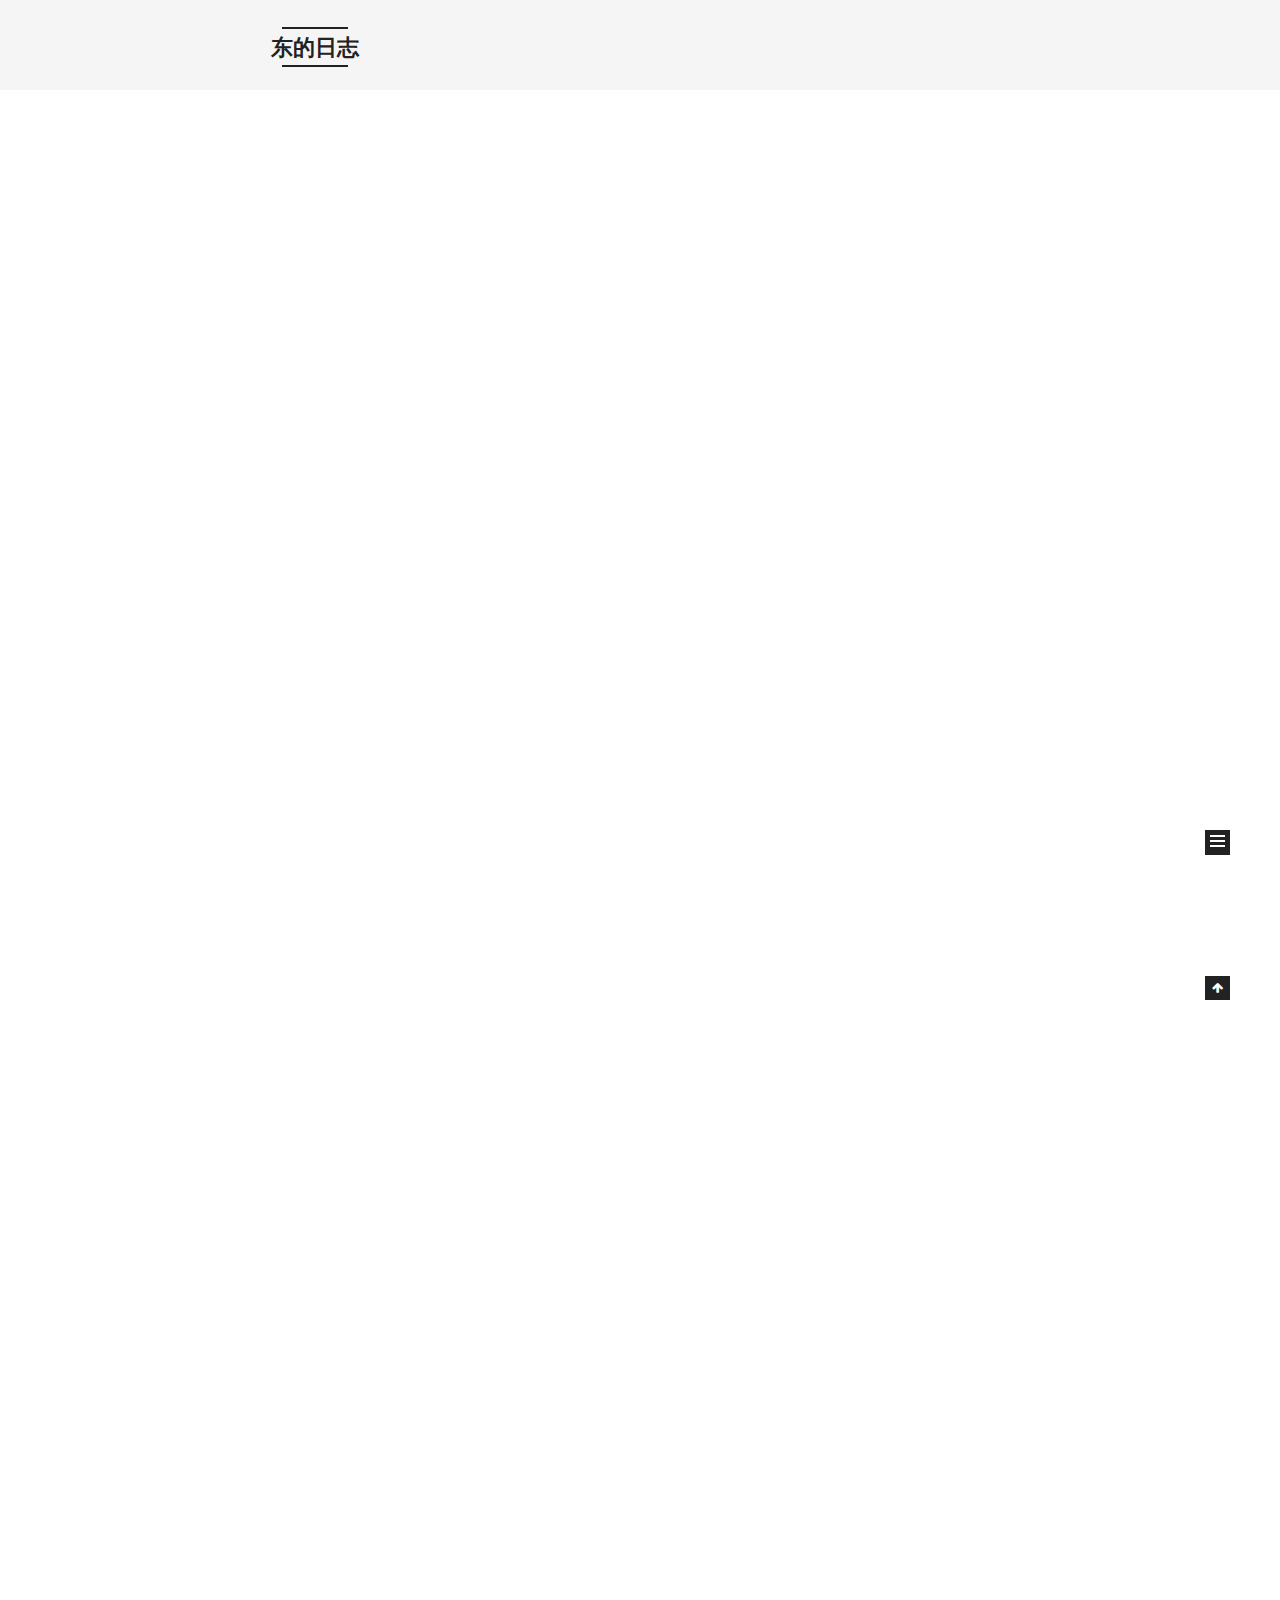
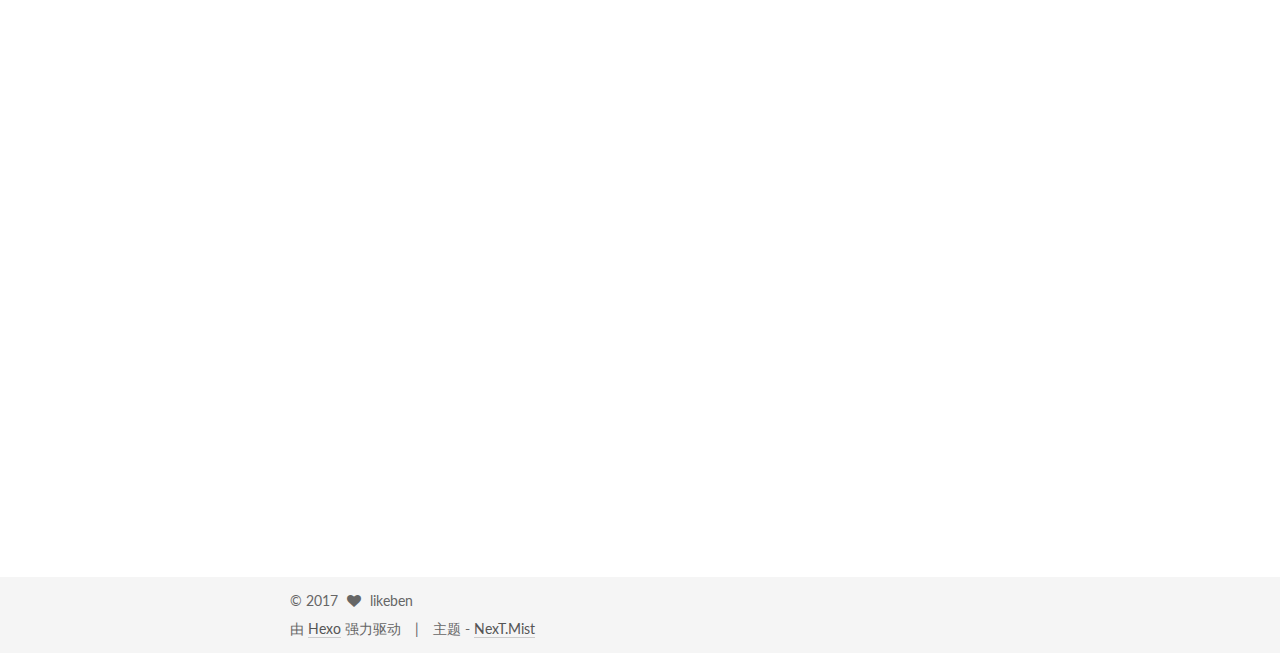
==== commit 38c7b4b7: "Site updated: 2017-03-16 16:48:59" ====
--- a/index.html
+++ b/index.html
@@ -265,7 +265,7 @@
   
 
   <article class="post post-type-normal " itemscope itemtype="http://schema.org/Article">
-  <link itemprop="mainEntityOfPage" href="http://yoursite.com/2017/02/16/HTML基础笔记/">
+  <link itemprop="mainEntityOfPage" href="http://yoursite.com/2017/03/16/echarts代码示例/">
 
   <span style="display:none" itemprop="author" itemscope itemtype="http://schema.org/Person">
     <meta itemprop="name" content="likeben">
@@ -290,8 +290,8 @@
             
               
                 
-                <a class="post-title-link" href="/2017/02/16/HTML基础笔记/" itemprop="url">
-                  未命名
+                <a class="post-title-link" href="/2017/03/16/echarts代码示例/" itemprop="url">
+                  echarts代码示例
                 </a>
               
             
@@ -307,8 +307,8 @@
               
                 <span class="post-meta-item-text">发表于</span>
               
-              <time title="Post created" itemprop="dateCreated datePublished" datetime="2017-02-16T23:00:43+08:00">
-                2017-02-16
+              <time title="Post created" itemprop="dateCreated datePublished" datetime="2017-03-16T16:44:08+08:00">
+                2017-03-16
               </time>
             
 
@@ -345,20 +345,7 @@
       
         
           
-            <p>标题标签总共有6个：h1,h2,h3,h4,h5,h6</p>
-<p>strong em ins del 属于行内标签</p>
-<p>img路径错误时，如果未设置alt，会显示title中的文字</p>
-<p>ul不能单独使用，ul中只能直接嵌套li，li是一个容器级元素，可以包含任何标签。</p>
-<p>dl里面只能有dt和dd标签，dt和dd是一对多的关系，一个dt可以包含多个dd；一个dl内可以包含多个dt和dd；dl里必须有dt和dd，dt中必须含有dd。</p>
-<p>table现在还是一种常用的标签，但不是用于布局，主要用来处理表格化的数据。</p>
-<p>tr里面只能嵌套td，td里可以包含任何标签。</p>
-<p>表格的标题：Caption</p>
-<p>在HTML中，一个完整的表单通常包括表单控件（表单元素），提示信息和表单域3部分组成。</p>
-<p>输入法全角状态下，空格等于一个汉字的宽度；半角状态下，空格等于一个英文字母的宽度。</p>
-<p>maxlength 属性规定输入字段的最大长度，以字符个数计。</p>
-<hr>
-<p>title: HTML基础笔记<br>date: 2017-02-16 22:57:12</p>
-
+            <figure class="highlight javascript"><table><tr><td class="gutter"><pre><div class="line">1</div><div class="line">2</div><div class="line">3</div><div class="line">4</div><div class="line">5</div><div class="line">6</div><div class="line">7</div><div class="line">8</div><div class="line">9</div><div class="line">10</div><div class="line">11</div><div class="line">12</div><div class="line">13</div><div class="line">14</div><div class="line">15</div><div class="line">16</div><div class="line">17</div><div class="line">18</div><div class="line">19</div><div class="line">20</div><div class="line">21</div><div class="line">22</div><div class="line">23</div><div class="line">24</div><div class="line">25</div><div class="line">26</div><div class="line">27</div><div class="line">28</div><div class="line">29</div><div class="line">30</div><div class="line">31</div><div class="line">32</div><div class="line">33</div><div class="line">34</div><div class="line">35</div><div class="line">36</div><div class="line">37</div><div class="line">38</div><div class="line">39</div><div class="line">40</div><div class="line">41</div><div class="line">42</div><div class="line">43</div><div class="line">44</div><div class="line">45</div><div class="line">46</div><div class="line">47</div><div class="line">48</div><div class="line">49</div><div class="line">50</div><div class="line">51</div><div class="line">52</div><div class="line">53</div><div class="line">54</div><div class="line">55</div><div class="line">56</div><div class="line">57</div><div class="line">58</div><div class="line">59</div><div class="line">60</div><div class="line">61</div><div class="line">62</div><div class="line">63</div><div class="line">64</div><div class="line">65</div><div class="line">66</div><div class="line">67</div><div class="line">68</div><div class="line">69</div><div class="line">70</div><div class="line">71</div><div class="line">72</div><div class="line">73</div><div class="line">74</div><div class="line">75</div><div class="line">76</div><div class="line">77</div><div class="line">78</div><div class="line">79</div><div class="line">80</div><div class="line">81</div><div class="line">82</div><div class="line">83</div><div class="line">84</div><div class="line">85</div><div class="line">86</div><div class="line">87</div><div class="line">88</div><div class="line">89</div><div class="line">90</div></pre></td><td class="code"><pre><div class="line"><span class="keyword">var</span> myChart = echarts.init(<span class="built_in">document</span>.getElementById(<span class="string">'main'</span>));</div><div class="line"><span class="keyword">var</span> option = &#123;</div><div class="line">    <span class="attr">grid</span> : &#123;</div><div class="line">        <span class="attr">x</span> : <span class="number">60</span>,</div><div class="line">        <span class="attr">y</span> : <span class="number">30</span>,</div><div class="line">        <span class="attr">width</span> : <span class="string">'85%'</span>,</div><div class="line">        <span class="attr">height</span> : <span class="string">'80%'</span>,</div><div class="line">        <span class="attr">backgroundColor</span> : <span class="string">'#f5f5f5'</span>,</div><div class="line">        <span class="attr">borderColor</span> : <span class="string">'#f00'</span>,</div><div class="line">        <span class="attr">borderWidth</span> : <span class="number">3</span></div><div class="line">    &#125;,</div><div class="line">    <span class="attr">title</span> : &#123;</div><div class="line">        <span class="attr">text</span>: <span class="string">'未来一周气温变化'</span>,</div><div class="line">        <span class="attr">subtext</span>: <span class="string">'纯属虚构'</span></div><div class="line">    &#125;,</div><div class="line">    <span class="attr">tooltip</span> : &#123;</div><div class="line">        <span class="attr">trigger</span>: <span class="string">'axis'</span></div><div class="line">    &#125;,</div><div class="line">    <span class="attr">legend</span>: &#123;</div><div class="line">        <span class="attr">data</span>:[<span class="string">'最高气温'</span>,<span class="string">'最低气温'</span>]</div><div class="line">    &#125;,</div><div class="line">    <span class="attr">toolbox</span>: &#123;</div><div class="line">        <span class="attr">show</span> : <span class="literal">true</span>,</div><div class="line">        <span class="attr">feature</span> : &#123;</div><div class="line">            <span class="attr">mark</span> : <span class="literal">true</span>,</div><div class="line">            <span class="attr">dataView</span> : &#123;<span class="attr">readOnly</span>: <span class="literal">false</span>&#125;,</div><div class="line">            <span class="attr">magicType</span>:[<span class="string">'line'</span>, <span class="string">'bar'</span>],</div><div class="line">            <span class="attr">restore</span> : <span class="literal">true</span>,</div><div class="line">            <span class="attr">saveAsImage</span> : <span class="literal">true</span></div><div class="line">        &#125;</div><div class="line">    &#125;,</div><div class="line">    <span class="attr">calculable</span> : <span class="literal">true</span>,</div><div class="line">    <span class="attr">xAxis</span> : [</div><div class="line">        &#123;</div><div class="line">            <span class="attr">show</span> : <span class="literal">false</span>,</div><div class="line">            <span class="attr">type</span> : <span class="string">'category'</span>,</div><div class="line">            <span class="attr">boundaryGap</span> : <span class="literal">false</span>,</div><div class="line">            <span class="attr">data</span> : [<span class="string">'周一'</span>,<span class="string">'周二'</span>,<span class="string">'周三'</span>,<span class="string">'周四'</span>,<span class="string">'周五'</span>,<span class="string">'周六'</span>,<span class="string">'周日'</span>]</div><div class="line">        &#125;</div><div class="line">    ],</div><div class="line">    <span class="attr">yAxis</span> : [</div><div class="line">        &#123;</div><div class="line">            <span class="attr">show</span> : <span class="literal">false</span>,</div><div class="line">            <span class="attr">type</span> : <span class="string">'value'</span>,</div><div class="line">            <span class="attr">axisLabel</span> : &#123;</div><div class="line">                <span class="attr">formatter</span>: <span class="string">'&#123;value&#125; °C'</span></div><div class="line">            &#125;,</div><div class="line">            <span class="attr">splitArea</span> : &#123;<span class="attr">show</span> : <span class="literal">true</span>&#125;</div><div class="line">        &#125;</div><div class="line">    ],</div><div class="line">    <span class="attr">series</span> : [</div><div class="line">        &#123;</div><div class="line">            <span class="attr">name</span>:<span class="string">'最高气温'</span>,</div><div class="line">            <span class="attr">type</span>:<span class="string">'line'</span>,</div><div class="line">            <span class="attr">itemStyle</span>: &#123;</div><div class="line">                <span class="attr">normal</span>: &#123;</div><div class="line">                    <span class="attr">lineStyle</span>: &#123;</div><div class="line">                        <span class="attr">shadowColor</span> : <span class="string">'rgba(0,0,0,0.4)'</span></div><div class="line">                    &#125;</div><div class="line">                &#125;</div><div class="line">            &#125;,</div><div class="line">            <span class="attr">data</span>:[<span class="number">11</span>, <span class="number">11</span>, <span class="number">15</span>, <span class="number">13</span>, <span class="number">12</span>, <span class="number">13</span>, <span class="number">10</span>],</div><div class="line">            <span class="attr">markPoint</span> : &#123;</div><div class="line">                <span class="attr">data</span> : [</div><div class="line">                    &#123;<span class="attr">name</span> : <span class="string">'周最高'</span>, <span class="attr">value</span> : <span class="number">15</span>, <span class="attr">xAxis</span>: <span class="string">'周三'</span>, <span class="attr">yAxis</span>: <span class="number">15.5</span>&#125;</div><div class="line">                ]</div><div class="line">            &#125;</div><div class="line">        &#125;,</div><div class="line">        &#123;</div><div class="line">            <span class="attr">name</span>:<span class="string">'最低气温'</span>,</div><div class="line">            <span class="attr">type</span>:<span class="string">'line'</span>,</div><div class="line">            <span class="attr">itemStyle</span>: &#123;</div><div class="line">                <span class="attr">normal</span>: &#123;</div><div class="line">                    <span class="attr">lineStyle</span>: &#123;</div><div class="line">                        <span class="attr">shadowColor</span> : <span class="string">'rgba(0,0,0,0.4)'</span></div><div class="line">                    &#125;</div><div class="line">                &#125;</div><div class="line">            &#125;,</div><div class="line">            <span class="attr">data</span>:[<span class="number">1</span>, <span class="number">-2</span>, <span class="number">2</span>, <span class="number">5</span>, <span class="number">3</span>, <span class="number">2</span>, <span class="number">0</span>],</div><div class="line">            <span class="attr">markPoint</span> : &#123;</div><div class="line">                <span class="attr">data</span> : [</div><div class="line">                    &#123;<span class="attr">name</span> : <span class="string">'周最低'</span>, <span class="attr">value</span> : <span class="number">-2</span>, <span class="attr">xAxis</span>: <span class="number">1</span>, <span class="attr">yAxis</span>: <span class="number">-1.5</span>&#125;</div><div class="line">                ]</div><div class="line">            &#125;</div><div class="line">        &#125;</div><div class="line">    ]</div><div class="line">&#125;;</div><div class="line"></div><div class="line">myChart.setOption(option);</div><div class="line"><span class="built_in">window</span>.onresize = myChart.resize;</div></pre></td></tr></table></figure>
           
         
       
